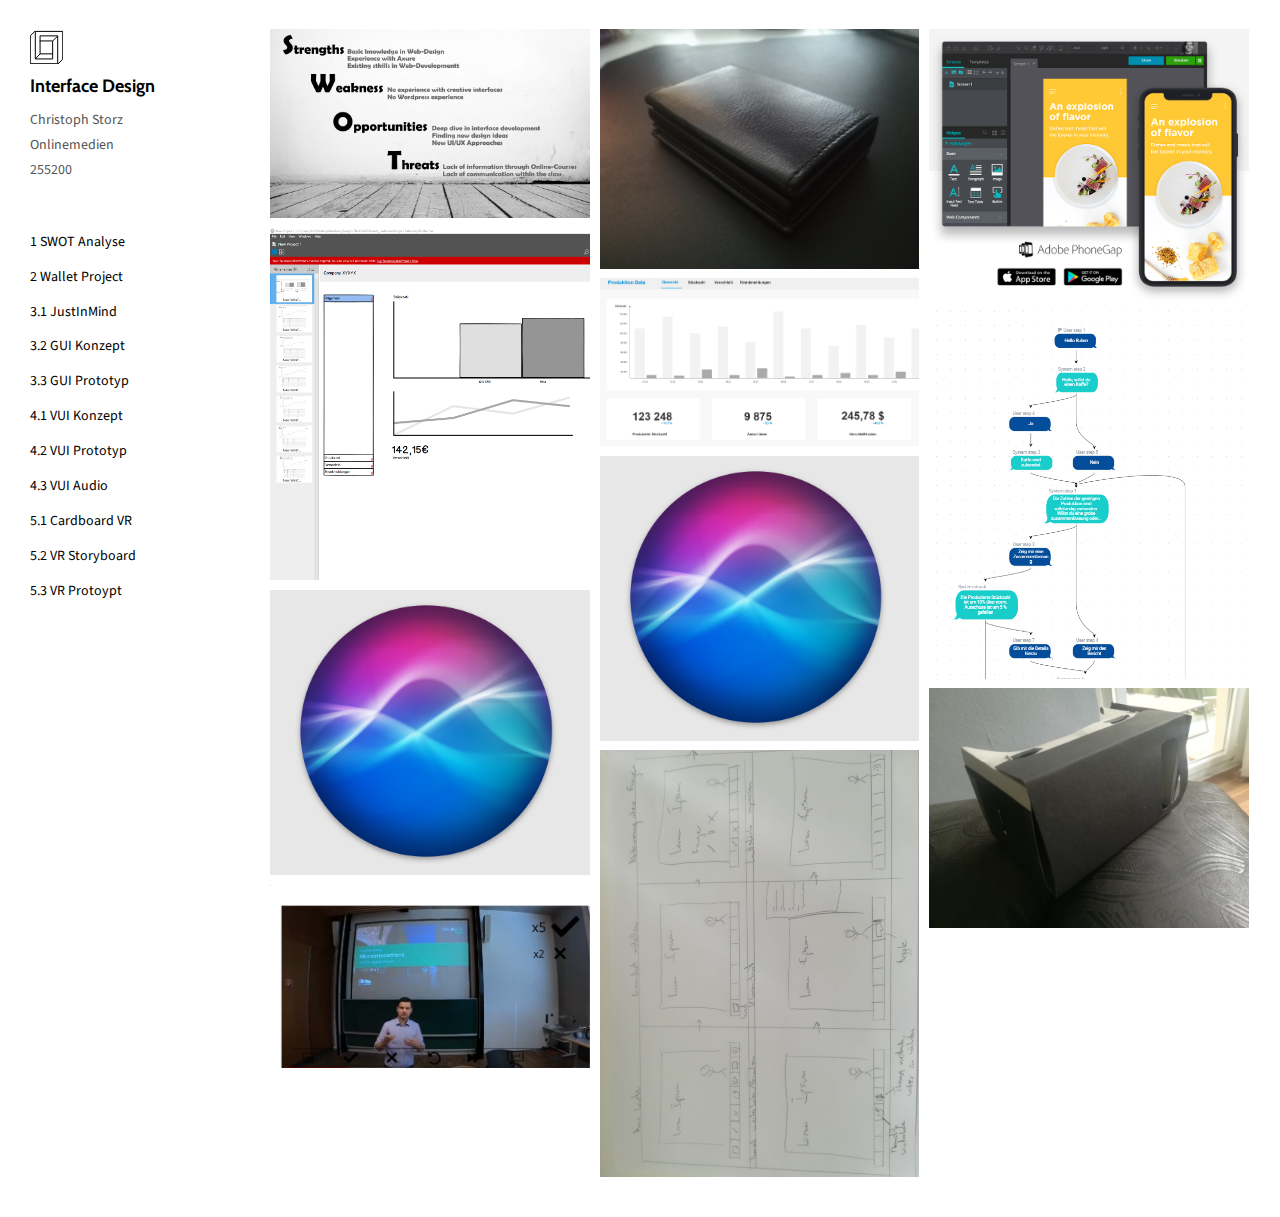
==== newskin/index.html @ 9a6df6dc "Skin Update" ====
<!DOCTYPE html>
<html lang="en">

<head>
  <meta charset="UTF-8">
  <meta content="IE=edge" http-equiv="X-UA-Compatible">
  <meta content="width=device-width,initial-scale=1" name="viewport">
  <meta content="Page description" name="description">
  <meta name="google" content="notranslate" />
  <meta content="Mashup templates have been developped by Orson.io team" name="author">

  <!-- Disable tap highlight on IE -->
  <meta name="msapplication-tap-highlight" content="no">
  
  <link href="./assets/apple-icon-180x180.png" rel="apple-touch-icon">
  <link href="./assets/favicon.ico" rel="icon">



  <title>Title page</title>  

<link href="./main.82cfd66e.css" rel="stylesheet"></head>

<body>

<!-- Add your content of header -->
<header class="">
  <div class="navbar navbar-default visible-xs">
    <button type="button" class="navbar-toggle collapsed">
      <span class="sr-only">Toggle navigation</span>
      <span class="icon-bar"></span>
      <span class="icon-bar"></span>
      <span class="icon-bar"></span>
    </button>
    <a href="./index.html" class="navbar-brand">Mashup Template</a>
  </div>

  <nav class="sidebar">
    <div class="navbar-collapse" id="navbar-collapse">
      <div class="site-header hidden-xs">
          <a class="site-brand" href="./index.html" title="">
            <img class="img-responsive site-logo" alt="" src="./assets/images/mashup-logo.svg">
            Interface Design
          </a>
        <p>Christoph Storz <br> Onlinemedien <br> 255200</p>
      </div>
      <ul class="nav">
        <li><a href="../SWOT.png" title="">1 SWOT Analyse</a></li>
        <li><a href="../Wallet.pdf" title="">2 Wallet Project</a></li>
        <li><a href="../JustinMind.pdf" title="">3.1 JustInMind</a></li>
        <li><a href="../Kozept_dashboard.bmpr" title="">3.2 GUI Konzept</a></li>
        <li><a href="../aufgabe3/index.html" title="">3.3 GUI Prototyp</a></li>
        <li><a href="https://app.fabble.io/share/937572" title="">4.1 VUI Konzept</a></li>
        <li><a href="../VUI/playground-artyom.html" title="">4.2 VUI Prototyp</a></li>
        <li><a href="../VUI/vui_audio.mp3" title="">4.3 VUI Audio</a></li>
        <li><a href="../ifd6.pdf" title="">5.1 Cardboard VR</a></li>
        <li><a href="../ifd7.pdf" title="">5.2 VR Storyboard</a></li>
        <li><a href="../ifd8.pdf" title="">5.3 VR Protoypt</a></li>
      </ul>
 
    </div> 
  </nav>
</header>
<main class="" id="main-collapse">

<!-- Add your site or app content here -->
 
<div class="hero-full-wrapper">
  <div class="grid">
  <div class="gutter-sizer"></div>
    <div class="grid-sizer"></div>
    
    <div class="grid-item">
      <img class="img-responsive" alt="" src="../SWOT.png">
      <a href="../SWOT.png" class="project-description">
        <div class="project-text-holder">
          <div class="project-text-inner">
            <h3>SWOT Analysis</h3>
            <p>Learn more</p>
          </div>
        </div>
      </a>
    </div>

    
    <div class="grid-item">
      <img class="img-responsive" alt="" src="../wallet.jpeg">
      <a href="../Wallet.pdf" class="project-description">
        <div class="project-text-holder">
          <div class="project-text-inner">
            <h3>Wallet Project</h3>
            <p>Learn more</p>
          </div>
        </div>
      </a>
    </div>

    <div class="grid-item">
      <img class="img-responsive" alt="" src="../justinmind.png">
      <a href="../JustinMind.pdf" class="project-description">
        <div class="project-text-holder">
          <div class="project-text-inner">
            <h3>JustInMind Analyse</h3>
            <p>Discover more</p>
          </div>
        </div>
      </a>
    </div>
    <div class="grid-item">
      <img class="img-responsive" alt="" src="../balasmiq.PNG">
      <a href="../Kozept_dashboard.bmpr" class="project-description">
        <div class="project-text-holder">
          <div class="project-text-inner">
            <h3>Balsamiq Protoype</h3>
            <p>Discover it</p>
          </div>
        </div>
      </a>
    </div>
    
    <div class="grid-item">
      <img class="img-responsive" alt="" src="../axure.PNG">
      <a href="../aufgabe3/index.html" target="_blank" class="project-description">
        <div class="project-text-holder">
          <div class="project-text-inner">
            <h3>High-Fid Prototype</h3>
            <p>Discover more</p>
          </div>
        </div>
      </a>
    </div>

    <div class="grid-item">
      <img class="img-responsive" alt="" src="../Vui_proto.PNG">
      <a href="https://app.fabble.io/share/937572" target="_blank" class="project-description">
        <div class="project-text-holder">
          <div class="project-text-inner">
            <h3>VUI Konzept</h3>
            <p>Discover more</p>
          </div>
        </div>
      </a>
    </div>

    <div class="grid-item">
      <img class="img-responsive" alt="" src="../vui.PNG">
      <a href="../VUI/playground-artyom.html" class="project-description">
        <div class="project-text-holder">
          <div class="project-text-inner">
            <h3>Artyom Prototyp</h3>
            <p>Discover more</p>
          </div>
        </div>
      </a>
    </div>

    <div class="grid-item">
      <img class="img-responsive" alt="" src="../vui.PNG">
      <a href="../VUI/vui_audio.mp3" class="project-description">
        <div class="project-text-holder">
          <div class="project-text-inner">
            <h3>Artyom Aufnahme</h3>
            <p>Discover more</p>
          </div>
        </div>
      </a>
    </div>

    <div class="grid-item">
      <img class="img-responsive" alt="" src="../brille_bauen.jpeg">
      <a href="../ifd6.pdf" class="project-description">
        <div class="project-text-holder">
          <div class="project-text-inner">
            <h3>Google Cardboard VR Bau</h3>
            <p>Discover more</p>
          </div>
        </div>
      </a>
    </div>

    <div class="grid-item">
      <img class="img-responsive" alt="" src="../storyboard.jpeg">
      <a href="../ifd7.pdf" class="project-description">
        <div class="project-text-holder">
          <div class="project-text-inner">
            <h3>VR-Applikation Storyboard</h3>
            <p>Discover more</p>
          </div>
        </div>
      </a>
    </div>

    <div class="grid-item">
      <img class="img-responsive" alt="" src="../vr_proto.PNG">
      <a href="../ifd8.pdf" class="project-description">
        <div class="project-text-holder">
          <div class="project-text-inner">
            <h3>VR-Applikation Prototyp</h3>
            <p>Discover more</p>
          </div>
        </div>
      </a>
    </div>
    
  </div>
</div>


<script>
  document.addEventListener("DOMContentLoaded", function (event) {
     masonryBuild();
  });
</script>

</main>

<script>
document.addEventListener("DOMContentLoaded", function (event) {
  navbarToggleSidebar();
  navActivePage();
});
</script>

<!-- Google Analytics: change UA-XXXXX-X to be your site's ID 

<script>
  (function (i, s, o, g, r, a, m) {
    i['GoogleAnalyticsObject'] = r; i[r] = i[r] || function () {
      (i[r].q = i[r].q || []).push(arguments)
    }, i[r].l = 1 * new Date(); a = s.createElement(o),
      m = s.getElementsByTagName(o)[0]; a.async = 1; a.src = g; m.parentNode.insertBefore(a, m)
  })(window, document, 'script', '//www.google-analytics.com/analytics.js', 'ga');
  ga('create', 'UA-XXXXX-X', 'auto');
  ga('send', 'pageview');
</script>

--><script type="text/javascript" src="./main.85741bff.js"></script></body>

</html>
---- newskin/main.82cfd66e.css ----
@import url(https://fonts.googleapis.com/css?family=Cabin:400,700|Source+Sans+Pro:400,700);@import url(https://maxcdn.bootstrapcdn.com/font-awesome/4.7.0/css/font-awesome.min.css);/*!
 * Bootstrap v3.3.7 (http://getbootstrap.com)
 * Copyright 2011-2016 Twitter, Inc.
 * Licensed under MIT (https://github.com/twbs/bootstrap/blob/master/LICENSE)
 */
/*! normalize.css v3.0.3 | MIT License | github.com/necolas/normalize.css */html{font-family:sans-serif;-ms-text-size-adjust:100%;-webkit-text-size-adjust:100%}body{margin:0}article,aside,details,figcaption,figure,footer,header,hgroup,main,menu,nav,section,summary{display:block}audio,canvas,progress,video{display:inline-block;vertical-align:baseline}audio:not([controls]){display:none;height:0}[hidden],template{display:none}a{background-color:transparent}a:active,a:hover{outline:0}abbr[title]{border-bottom:1px dotted}b,strong{font-weight:700}dfn{font-style:italic}h1{font-size:2em;margin:.67em 0}mark{background:#ff0;color:#000}small{font-size:80%}sub,sup{font-size:75%;line-height:0;position:relative;vertical-align:baseline}sup{top:-.5em}sub{bottom:-.25em}img{border:0}svg:not(:root){overflow:hidden}figure{margin:1em 40px}hr{box-sizing:content-box;height:0}pre{overflow:auto}code,kbd,pre,samp{font-family:monospace,monospace;font-size:1em}button,input,optgroup,select,textarea{color:inherit;font:inherit;margin:0}button{overflow:visible}button,select{text-transform:none}button,html input[type=button],input[type=reset],input[type=submit]{-webkit-appearance:button;cursor:pointer}button[disabled],html input[disabled]{cursor:default}button::-moz-focus-inner,input::-moz-focus-inner{border:0;padding:0}input{line-height:normal}input[type=checkbox],input[type=radio]{box-sizing:border-box;padding:0}input[type=number]::-webkit-inner-spin-button,input[type=number]::-webkit-outer-spin-button{height:auto}input[type=search]{-webkit-appearance:textfield;box-sizing:content-box}input[type=search]::-webkit-search-cancel-button,input[type=search]::-webkit-search-decoration{-webkit-appearance:none}fieldset{border:1px solid silver;margin:0 2px;padding:.35em .625em .75em}textarea{overflow:auto}optgroup{font-weight:700}table{border-collapse:collapse;border-spacing:0}td,th{padding:0}

/*! Source: https://github.com/h5bp/html5-boilerplate/blob/master/src/css/main.css */@media print{*,:after,:before{background:transparent!important;color:#000!important;box-shadow:none!important;text-shadow:none!important}a,a:visited{text-decoration:underline}a[href]:after{content:" (" attr(href) ")"}abbr[title]:after{content:" (" attr(title) ")"}a[href^="#"]:after,a[href^="javascript:"]:after{content:""}blockquote,pre{border:1px solid #999;page-break-inside:avoid}thead{display:table-header-group}img,tr{page-break-inside:avoid}img{max-width:100%!important}h2,h3,p{orphans:3;widows:3}h2,h3{page-break-after:avoid}.navbar{display:none}.btn>.caret,.dropup>.btn>.caret{border-top-color:#000!important}.label{border:1px solid #000}.table{border-collapse:collapse!important}.table td,.table th{background-color:#fff!important}.table-bordered td,.table-bordered th{border:1px solid #ddd!important}}*,:after,:before{-webkit-box-sizing:border-box;-moz-box-sizing:border-box;box-sizing:border-box}html{font-size:10px;-webkit-tap-highlight-color:transparent}body{font-family:Source Sans Pro,Helvetica,Arial,sans-serif;font-size:14px;line-height:1.78;color:#555;background-color:#fff}button,input,select,textarea{font-family:inherit;font-size:inherit;line-height:inherit}a{color:#ff6360;text-decoration:none}a:focus,a:hover{color:#ff1814;text-decoration:underline}a:focus{outline:5px auto -webkit-focus-ring-color;outline-offset:-2px}figure{margin:0}img{vertical-align:middle}.img-responsive{display:block;max-width:100%;height:auto}.img-rounded{border-radius:2px}.img-thumbnail{padding:4px;line-height:1.78;background-color:#fff;border:1px solid #ddd;border-radius:2px;-webkit-transition:all .2s ease-in-out;-o-transition:all .2s ease-in-out;transition:all .2s ease-in-out;display:inline-block;max-width:100%;height:auto}.img-circle{border-radius:50%}hr{margin-top:24px;margin-bottom:24px;border:0;border-top:1px solid #eee}.sr-only{position:absolute;width:1px;height:1px;margin:-1px;padding:0;overflow:hidden;clip:rect(0,0,0,0);border:0}.sr-only-focusable:active,.sr-only-focusable:focus{position:static;width:auto;height:auto;margin:0;overflow:visible;clip:auto}[role=button]{cursor:pointer}.h1,.h2,.h3,.h4,.h5,.h6,h1,h2,h3,h4,h5,h6{font-family:Cabin,Helvetica,Arial,sans-serif;font-weight:700;line-height:1.1;color:#000}.h1 .small,.h1 small,.h2 .small,.h2 small,.h3 .small,.h3 small,.h4 .small,.h4 small,.h5 .small,.h5 small,.h6 .small,.h6 small,h1 .small,h1 small,h2 .small,h2 small,h3 .small,h3 small,h4 .small,h4 small,h5 .small,h5 small,h6 .small,h6 small{font-weight:400;line-height:1;color:#777}.h1,.h2,.h3,h1,h2,h3{margin-top:24px;margin-bottom:12px}.h1 .small,.h1 small,.h2 .small,.h2 small,.h3 .small,.h3 small,h1 .small,h1 small,h2 .small,h2 small,h3 .small,h3 small{font-size:65%}.h4,.h5,.h6,h4,h5,h6{margin-top:12px;margin-bottom:12px}.h4 .small,.h4 small,.h5 .small,.h5 small,.h6 .small,.h6 small,h4 .small,h4 small,h5 .small,h5 small,h6 .small,h6 small{font-size:75%}.h1,h1{font-size:44px}.h2,h2{font-size:33px}.h3,h3{font-size:25px}.h4,h4{font-size:19px}.h5,h5{font-size:14px}.h6,h6{font-size:12px}p{margin:0 0 12px}.lead{margin-bottom:24px;font-size:16px;font-weight:300;line-height:1.4}@media (min-width:768px){.lead{font-size:21px}}.small,small{font-size:85%}.mark,mark{background-color:#fcf8e3;padding:.2em}.text-left{text-align:left}.text-right{text-align:right}.text-center{text-align:center}.text-justify{text-align:justify}.text-nowrap{white-space:nowrap}.text-lowercase{text-transform:lowercase}.initialism,.text-uppercase{text-transform:uppercase}.text-capitalize{text-transform:capitalize}.text-muted{color:#777}.text-primary{color:#ff6360}a.text-primary:focus,a.text-primary:hover{color:#ff312d}.text-success{color:#fff}a.text-success:focus,a.text-success:hover{color:#e6e6e6}.text-info{color:#31708f}a.text-info:focus,a.text-info:hover{color:#245269}.text-warning{color:#8a6d3b}a.text-warning:focus,a.text-warning:hover{color:#66512c}.text-danger{color:#fff}a.text-danger:focus,a.text-danger:hover{color:#e6e6e6}.bg-primary{color:#fff;background-color:#ff6360}a.bg-primary:focus,a.bg-primary:hover{background-color:#ff312d}.bg-success{background-color:#57ce6e}a.bg-success:focus,a.bg-success:hover{background-color:#37bb50}.bg-info{background-color:#d9edf7}a.bg-info:focus,a.bg-info:hover{background-color:#afd9ee}.bg-warning{background-color:#fcf8e3}a.bg-warning:focus,a.bg-warning:hover{background-color:#f7ecb5}.bg-danger{background-color:#ee624b}a.bg-danger:focus,a.bg-danger:hover{background-color:#ea391c}.page-header{padding-bottom:11px;margin:48px 0 24px;border-bottom:1px solid #eee}ol,ul{margin-top:0;margin-bottom:12px}ol ol,ol ul,ul ol,ul ul{margin-bottom:0}.list-inline,.list-unstyled{padding-left:0;list-style:none}.list-inline{margin-left:-5px}.list-inline>li{display:inline-block;padding-left:5px;padding-right:5px}dl{margin-top:0;margin-bottom:24px}dd,dt{line-height:1.78}dt{font-weight:700}dd{margin-left:0}.dl-horizontal dd:after,.dl-horizontal dd:before{content:" ";display:table}.dl-horizontal dd:after{clear:both}@media (min-width:768px){.dl-horizontal dt{float:left;width:160px;clear:left;text-align:right;overflow:hidden;text-overflow:ellipsis;white-space:nowrap}.dl-horizontal dd{margin-left:180px}}abbr[data-original-title],abbr[title]{cursor:help;border-bottom:1px dotted #777}.initialism{font-size:90%}blockquote{padding:12px 24px;margin:0 0 24px;font-size:17.5px;border-left:5px solid #eee}blockquote ol:last-child,blockquote p:last-child,blockquote ul:last-child{margin-bottom:0}blockquote .small,blockquote footer,blockquote small{display:block;font-size:80%;line-height:1.78;color:#777}blockquote .small:before,blockquote footer:before,blockquote small:before{content:"\2014   \A0"}.blockquote-reverse,blockquote.pull-right{padding-right:15px;padding-left:0;border-right:5px solid #eee;border-left:0;text-align:right}.blockquote-reverse .small:before,.blockquote-reverse footer:before,.blockquote-reverse small:before,blockquote.pull-right .small:before,blockquote.pull-right footer:before,blockquote.pull-right small:before{content:""}.blockquote-reverse .small:after,.blockquote-reverse footer:after,.blockquote-reverse small:after,blockquote.pull-right .small:after,blockquote.pull-right footer:after,blockquote.pull-right small:after{content:"\A0   \2014"}address{margin-bottom:24px;font-style:normal;line-height:1.78}code,kbd,pre,samp{font-family:Menlo,Monaco,Consolas,Courier New,monospace}code{color:#c7254e;background-color:#f9f2f4}code,kbd{padding:2px 4px;font-size:90%;border-radius:2px}kbd{color:#fff;background-color:#333;box-shadow:inset 0 -1px 0 rgba(0,0,0,.25)}kbd kbd{padding:0;font-size:100%;font-weight:700;box-shadow:none}pre{display:block;padding:11.5px;margin:0 0 12px;font-size:13px;line-height:1.78;word-break:break-all;word-wrap:break-word;color:#333;background-color:#f5f5f5;border:1px solid #ccc;border-radius:2px}pre code{padding:0;font-size:inherit;color:inherit;white-space:pre-wrap;background-color:transparent;border-radius:0}.pre-scrollable{max-height:340px;overflow-y:scroll}.container{margin-right:auto;margin-left:auto;padding-left:15px;padding-right:15px}.container:after,.container:before{content:" ";display:table}.container:after{clear:both}@media (min-width:768px){.container{width:750px}}@media (min-width:992px){.container{width:970px}}@media (min-width:1200px){.container{width:1170px}}.container-fluid{margin-right:auto;margin-left:auto;padding-left:15px;padding-right:15px}.container-fluid:after,.container-fluid:before{content:" ";display:table}.container-fluid:after{clear:both}.row{margin-left:-15px;margin-right:-15px}.row:after,.row:before{content:" ";display:table}.row:after{clear:both}.col-lg-1,.col-lg-2,.col-lg-3,.col-lg-4,.col-lg-5,.col-lg-6,.col-lg-7,.col-lg-8,.col-lg-9,.col-lg-10,.col-lg-11,.col-lg-12,.col-md-1,.col-md-2,.col-md-3,.col-md-4,.col-md-5,.col-md-6,.col-md-7,.col-md-8,.col-md-9,.col-md-10,.col-md-11,.col-md-12,.col-sm-1,.col-sm-2,.col-sm-3,.col-sm-4,.col-sm-5,.col-sm-6,.col-sm-7,.col-sm-8,.col-sm-9,.col-sm-10,.col-sm-11,.col-sm-12,.col-xs-1,.col-xs-2,.col-xs-3,.col-xs-4,.col-xs-5,.col-xs-6,.col-xs-7,.col-xs-8,.col-xs-9,.col-xs-10,.col-xs-11,.col-xs-12{position:relative;min-height:1px;padding-left:15px;padding-right:15px}.col-xs-1,.col-xs-2,.col-xs-3,.col-xs-4,.col-xs-5,.col-xs-6,.col-xs-7,.col-xs-8,.col-xs-9,.col-xs-10,.col-xs-11,.col-xs-12{float:left}.col-xs-1{width:8.33333%}.col-xs-2{width:16.66667%}.col-xs-3{width:25%}.col-xs-4{width:33.33333%}.col-xs-5{width:41.66667%}.col-xs-6{width:50%}.col-xs-7{width:58.33333%}.col-xs-8{width:66.66667%}.col-xs-9{width:75%}.col-xs-10{width:83.33333%}.col-xs-11{width:91.66667%}.col-xs-12{width:100%}.col-xs-pull-0{right:auto}.col-xs-pull-1{right:8.33333%}.col-xs-pull-2{right:16.66667%}.col-xs-pull-3{right:25%}.col-xs-pull-4{right:33.33333%}.col-xs-pull-5{right:41.66667%}.col-xs-pull-6{right:50%}.col-xs-pull-7{right:58.33333%}.col-xs-pull-8{right:66.66667%}.col-xs-pull-9{right:75%}.col-xs-pull-10{right:83.33333%}.col-xs-pull-11{right:91.66667%}.col-xs-pull-12{right:100%}.col-xs-push-0{left:auto}.col-xs-push-1{left:8.33333%}.col-xs-push-2{left:16.66667%}.col-xs-push-3{left:25%}.col-xs-push-4{left:33.33333%}.col-xs-push-5{left:41.66667%}.col-xs-push-6{left:50%}.col-xs-push-7{left:58.33333%}.col-xs-push-8{left:66.66667%}.col-xs-push-9{left:75%}.col-xs-push-10{left:83.33333%}.col-xs-push-11{left:91.66667%}.col-xs-push-12{left:100%}.col-xs-offset-0{margin-left:0}.col-xs-offset-1{margin-left:8.33333%}.col-xs-offset-2{margin-left:16.66667%}.col-xs-offset-3{margin-left:25%}.col-xs-offset-4{margin-left:33.33333%}.col-xs-offset-5{margin-left:41.66667%}.col-xs-offset-6{margin-left:50%}.col-xs-offset-7{margin-left:58.33333%}.col-xs-offset-8{margin-left:66.66667%}.col-xs-offset-9{margin-left:75%}.col-xs-offset-10{margin-left:83.33333%}.col-xs-offset-11{margin-left:91.66667%}.col-xs-offset-12{margin-left:100%}@media (min-width:768px){.col-sm-1,.col-sm-2,.col-sm-3,.col-sm-4,.col-sm-5,.col-sm-6,.col-sm-7,.col-sm-8,.col-sm-9,.col-sm-10,.col-sm-11,.col-sm-12{float:left}.col-sm-1{width:8.33333%}.col-sm-2{width:16.66667%}.col-sm-3{width:25%}.col-sm-4{width:33.33333%}.col-sm-5{width:41.66667%}.col-sm-6{width:50%}.col-sm-7{width:58.33333%}.col-sm-8{width:66.66667%}.col-sm-9{width:75%}.col-sm-10{width:83.33333%}.col-sm-11{width:91.66667%}.col-sm-12{width:100%}.col-sm-pull-0{right:auto}.col-sm-pull-1{right:8.33333%}.col-sm-pull-2{right:16.66667%}.col-sm-pull-3{right:25%}.col-sm-pull-4{right:33.33333%}.col-sm-pull-5{right:41.66667%}.col-sm-pull-6{right:50%}.col-sm-pull-7{right:58.33333%}.col-sm-pull-8{right:66.66667%}.col-sm-pull-9{right:75%}.col-sm-pull-10{right:83.33333%}.col-sm-pull-11{right:91.66667%}.col-sm-pull-12{right:100%}.col-sm-push-0{left:auto}.col-sm-push-1{left:8.33333%}.col-sm-push-2{left:16.66667%}.col-sm-push-3{left:25%}.col-sm-push-4{left:33.33333%}.col-sm-push-5{left:41.66667%}.col-sm-push-6{left:50%}.col-sm-push-7{left:58.33333%}.col-sm-push-8{left:66.66667%}.col-sm-push-9{left:75%}.col-sm-push-10{left:83.33333%}.col-sm-push-11{left:91.66667%}.col-sm-push-12{left:100%}.col-sm-offset-0{margin-left:0}.col-sm-offset-1{margin-left:8.33333%}.col-sm-offset-2{margin-left:16.66667%}.col-sm-offset-3{margin-left:25%}.col-sm-offset-4{margin-left:33.33333%}.col-sm-offset-5{margin-left:41.66667%}.col-sm-offset-6{margin-left:50%}.col-sm-offset-7{margin-left:58.33333%}.col-sm-offset-8{margin-left:66.66667%}.col-sm-offset-9{margin-left:75%}.col-sm-offset-10{margin-left:83.33333%}.col-sm-offset-11{margin-left:91.66667%}.col-sm-offset-12{margin-left:100%}}@media (min-width:992px){.col-md-1,.col-md-2,.col-md-3,.col-md-4,.col-md-5,.col-md-6,.col-md-7,.col-md-8,.col-md-9,.col-md-10,.col-md-11,.col-md-12{float:left}.col-md-1{width:8.33333%}.col-md-2{width:16.66667%}.col-md-3{width:25%}.col-md-4{width:33.33333%}.col-md-5{width:41.66667%}.col-md-6{width:50%}.col-md-7{width:58.33333%}.col-md-8{width:66.66667%}.col-md-9{width:75%}.col-md-10{width:83.33333%}.col-md-11{width:91.66667%}.col-md-12{width:100%}.col-md-pull-0{right:auto}.col-md-pull-1{right:8.33333%}.col-md-pull-2{right:16.66667%}.col-md-pull-3{right:25%}.col-md-pull-4{right:33.33333%}.col-md-pull-5{right:41.66667%}.col-md-pull-6{right:50%}.col-md-pull-7{right:58.33333%}.col-md-pull-8{right:66.66667%}.col-md-pull-9{right:75%}.col-md-pull-10{right:83.33333%}.col-md-pull-11{right:91.66667%}.col-md-pull-12{right:100%}.col-md-push-0{left:auto}.col-md-push-1{left:8.33333%}.col-md-push-2{left:16.66667%}.col-md-push-3{left:25%}.col-md-push-4{left:33.33333%}.col-md-push-5{left:41.66667%}.col-md-push-6{left:50%}.col-md-push-7{left:58.33333%}.col-md-push-8{left:66.66667%}.col-md-push-9{left:75%}.col-md-push-10{left:83.33333%}.col-md-push-11{left:91.66667%}.col-md-push-12{left:100%}.col-md-offset-0{margin-left:0}.col-md-offset-1{margin-left:8.33333%}.col-md-offset-2{margin-left:16.66667%}.col-md-offset-3{margin-left:25%}.col-md-offset-4{margin-left:33.33333%}.col-md-offset-5{margin-left:41.66667%}.col-md-offset-6{margin-left:50%}.col-md-offset-7{margin-left:58.33333%}.col-md-offset-8{margin-left:66.66667%}.col-md-offset-9{margin-left:75%}.col-md-offset-10{margin-left:83.33333%}.col-md-offset-11{margin-left:91.66667%}.col-md-offset-12{margin-left:100%}}@media (min-width:1200px){.col-lg-1,.col-lg-2,.col-lg-3,.col-lg-4,.col-lg-5,.col-lg-6,.col-lg-7,.col-lg-8,.col-lg-9,.col-lg-10,.col-lg-11,.col-lg-12{float:left}.col-lg-1{width:8.33333%}.col-lg-2{width:16.66667%}.col-lg-3{width:25%}.col-lg-4{width:33.33333%}.col-lg-5{width:41.66667%}.col-lg-6{width:50%}.col-lg-7{width:58.33333%}.col-lg-8{width:66.66667%}.col-lg-9{width:75%}.col-lg-10{width:83.33333%}.col-lg-11{width:91.66667%}.col-lg-12{width:100%}.col-lg-pull-0{right:auto}.col-lg-pull-1{right:8.33333%}.col-lg-pull-2{right:16.66667%}.col-lg-pull-3{right:25%}.col-lg-pull-4{right:33.33333%}.col-lg-pull-5{right:41.66667%}.col-lg-pull-6{right:50%}.col-lg-pull-7{right:58.33333%}.col-lg-pull-8{right:66.66667%}.col-lg-pull-9{right:75%}.col-lg-pull-10{right:83.33333%}.col-lg-pull-11{right:91.66667%}.col-lg-pull-12{right:100%}.col-lg-push-0{left:auto}.col-lg-push-1{left:8.33333%}.col-lg-push-2{left:16.66667%}.col-lg-push-3{left:25%}.col-lg-push-4{left:33.33333%}.col-lg-push-5{left:41.66667%}.col-lg-push-6{left:50%}.col-lg-push-7{left:58.33333%}.col-lg-push-8{left:66.66667%}.col-lg-push-9{left:75%}.col-lg-push-10{left:83.33333%}.col-lg-push-11{left:91.66667%}.col-lg-push-12{left:100%}.col-lg-offset-0{margin-left:0}.col-lg-offset-1{margin-left:8.33333%}.col-lg-offset-2{margin-left:16.66667%}.col-lg-offset-3{margin-left:25%}.col-lg-offset-4{margin-left:33.33333%}.col-lg-offset-5{margin-left:41.66667%}.col-lg-offset-6{margin-left:50%}.col-lg-offset-7{margin-left:58.33333%}.col-lg-offset-8{margin-left:66.66667%}.col-lg-offset-9{margin-left:75%}.col-lg-offset-10{margin-left:83.33333%}.col-lg-offset-11{margin-left:91.66667%}.col-lg-offset-12{margin-left:100%}}table{background-color:transparent}caption{padding-top:8px;padding-bottom:8px;color:#777}caption,th{text-align:left}.table{width:100%;max-width:100%;margin-bottom:24px}.table>tbody>tr>td,.table>tbody>tr>th,.table>tfoot>tr>td,.table>tfoot>tr>th,.table>thead>tr>td,.table>thead>tr>th{padding:8px;line-height:1.78;vertical-align:top;border-top:1px solid #ddd}.table>thead>tr>th{vertical-align:bottom;border-bottom:2px solid #ddd}.table>caption+thead>tr:first-child>td,.table>caption+thead>tr:first-child>th,.table>colgroup+thead>tr:first-child>td,.table>colgroup+thead>tr:first-child>th,.table>thead:first-child>tr:first-child>td,.table>thead:first-child>tr:first-child>th{border-top:0}.table>tbody+tbody{border-top:2px solid #ddd}.table .table{background-color:#fff}.table-condensed>tbody>tr>td,.table-condensed>tbody>tr>th,.table-condensed>tfoot>tr>td,.table-condensed>tfoot>tr>th,.table-condensed>thead>tr>td,.table-condensed>thead>tr>th{padding:5px}.table-bordered,.table-bordered>tbody>tr>td,.table-bordered>tbody>tr>th,.table-bordered>tfoot>tr>td,.table-bordered>tfoot>tr>th,.table-bordered>thead>tr>td,.table-bordered>thead>tr>th{border:1px solid #ddd}.table-bordered>thead>tr>td,.table-bordered>thead>tr>th{border-bottom-width:2px}.table-striped>tbody>tr:nth-of-type(odd){background-color:#f9f9f9}.table-hover>tbody>tr:hover{background-color:#f5f5f5}table col[class*=col-]{position:static;float:none;display:table-column}table td[class*=col-],table th[class*=col-]{position:static;float:none;display:table-cell}.table>tbody>tr.active>td,.table>tbody>tr.active>th,.table>tbody>tr>td.active,.table>tbody>tr>th.active,.table>tfoot>tr.active>td,.table>tfoot>tr.active>th,.table>tfoot>tr>td.active,.table>tfoot>tr>th.active,.table>thead>tr.active>td,.table>thead>tr.active>th,.table>thead>tr>td.active,.table>thead>tr>th.active{background-color:#f5f5f5}.table-hover>tbody>tr.active:hover>td,.table-hover>tbody>tr.active:hover>th,.table-hover>tbody>tr:hover>.active,.table-hover>tbody>tr>td.active:hover,.table-hover>tbody>tr>th.active:hover{background-color:#e8e8e8}.table>tbody>tr.success>td,.table>tbody>tr.success>th,.table>tbody>tr>td.success,.table>tbody>tr>th.success,.table>tfoot>tr.success>td,.table>tfoot>tr.success>th,.table>tfoot>tr>td.success,.table>tfoot>tr>th.success,.table>thead>tr.success>td,.table>thead>tr.success>th,.table>thead>tr>td.success,.table>thead>tr>th.success{background-color:#57ce6e}.table-hover>tbody>tr.success:hover>td,.table-hover>tbody>tr.success:hover>th,.table-hover>tbody>tr:hover>.success,.table-hover>tbody>tr>td.success:hover,.table-hover>tbody>tr>th.success:hover{background-color:#43c85d}.table>tbody>tr.info>td,.table>tbody>tr.info>th,.table>tbody>tr>td.info,.table>tbody>tr>th.info,.table>tfoot>tr.info>td,.table>tfoot>tr.info>th,.table>tfoot>tr>td.info,.table>tfoot>tr>th.info,.table>thead>tr.info>td,.table>thead>tr.info>th,.table>thead>tr>td.info,.table>thead>tr>th.info{background-color:#d9edf7}.table-hover>tbody>tr.info:hover>td,.table-hover>tbody>tr.info:hover>th,.table-hover>tbody>tr:hover>.info,.table-hover>tbody>tr>td.info:hover,.table-hover>tbody>tr>th.info:hover{background-color:#c4e3f3}.table>tbody>tr.warning>td,.table>tbody>tr.warning>th,.table>tbody>tr>td.warning,.table>tbody>tr>th.warning,.table>tfoot>tr.warning>td,.table>tfoot>tr.warning>th,.table>tfoot>tr>td.warning,.table>tfoot>tr>th.warning,.table>thead>tr.warning>td,.table>thead>tr.warning>th,.table>thead>tr>td.warning,.table>thead>tr>th.warning{background-color:#fcf8e3}.table-hover>tbody>tr.warning:hover>td,.table-hover>tbody>tr.warning:hover>th,.table-hover>tbody>tr:hover>.warning,.table-hover>tbody>tr>td.warning:hover,.table-hover>tbody>tr>th.warning:hover{background-color:#faf2cc}.table>tbody>tr.danger>td,.table>tbody>tr.danger>th,.table>tbody>tr>td.danger,.table>tbody>tr>th.danger,.table>tfoot>tr.danger>td,.table>tfoot>tr.danger>th,.table>tfoot>tr>td.danger,.table>tfoot>tr>th.danger,.table>thead>tr.danger>td,.table>thead>tr.danger>th,.table>thead>tr>td.danger,.table>thead>tr>th.danger{background-color:#ee624b}.table-hover>tbody>tr.danger:hover>td,.table-hover>tbody>tr.danger:hover>th,.table-hover>tbody>tr:hover>.danger,.table-hover>tbody>tr>td.danger:hover,.table-hover>tbody>tr>th.danger:hover{background-color:#ec4e34}.table-responsive{overflow-x:auto;min-height:.01%}@media screen and (max-width:767px){.table-responsive{width:100%;margin-bottom:18px;overflow-y:hidden;-ms-overflow-style:-ms-autohiding-scrollbar;border:1px solid #ddd}.table-responsive>.table{margin-bottom:0}.table-responsive>.table>tbody>tr>td,.table-responsive>.table>tbody>tr>th,.table-responsive>.table>tfoot>tr>td,.table-responsive>.table>tfoot>tr>th,.table-responsive>.table>thead>tr>td,.table-responsive>.table>thead>tr>th{white-space:nowrap}.table-responsive>.table-bordered{border:0}.table-responsive>.table-bordered>tbody>tr>td:first-child,.table-responsive>.table-bordered>tbody>tr>th:first-child,.table-responsive>.table-bordered>tfoot>tr>td:first-child,.table-responsive>.table-bordered>tfoot>tr>th:first-child,.table-responsive>.table-bordered>thead>tr>td:first-child,.table-responsive>.table-bordered>thead>tr>th:first-child{border-left:0}.table-responsive>.table-bordered>tbody>tr>td:last-child,.table-responsive>.table-bordered>tbody>tr>th:last-child,.table-responsive>.table-bordered>tfoot>tr>td:last-child,.table-responsive>.table-bordered>tfoot>tr>th:last-child,.table-responsive>.table-bordered>thead>tr>td:last-child,.table-responsive>.table-bordered>thead>tr>th:last-child{border-right:0}.table-responsive>.table-bordered>tbody>tr:last-child>td,.table-responsive>.table-bordered>tbody>tr:last-child>th,.table-responsive>.table-bordered>tfoot>tr:last-child>td,.table-responsive>.table-bordered>tfoot>tr:last-child>th{border-bottom:0}}fieldset{margin:0;min-width:0}fieldset,legend{padding:0;border:0}legend{display:block;width:100%;margin-bottom:24px;font-size:21px;line-height:inherit;color:#333;border-bottom:1px solid #e5e5e5}label{display:inline-block;max-width:100%;margin-bottom:5px;font-weight:700}input[type=search]{-webkit-box-sizing:border-box;-moz-box-sizing:border-box;box-sizing:border-box}input[type=checkbox],input[type=radio]{margin:4px 0 0;margin-top:1px\9;line-height:normal}input[type=file]{display:block}input[type=range]{display:block;width:100%}select[multiple],select[size]{height:auto}input[type=checkbox]:focus,input[type=file]:focus,input[type=radio]:focus{outline:5px auto -webkit-focus-ring-color;outline-offset:-2px}output{padding-top:9px}.form-control,output{display:block;font-size:14px;line-height:1.78;color:#555}.form-control{width:100%;height:40px;padding:8px 20px;background-color:#fff;background-image:none;border:1px solid #000;border-radius:2px;-webkit-box-shadow:inset 0 1px 1px rgba(0,0,0,.075);box-shadow:inset 0 1px 1px rgba(0,0,0,.075);-webkit-transition:border-color .15s ease-in-out,box-shadow .15s ease-in-out;-o-transition:border-color ease-in-out .15s,box-shadow ease-in-out .15s;transition:border-color .15s ease-in-out,box-shadow .15s ease-in-out}.form-control:focus{border-color:#66afe9;-webkit-box-shadow:inset 0 1px 1px rgba(0,0,0,.075),0 0 8px rgba(102,175,233,.6);box-shadow:inset 0 1px 1px rgba(0,0,0,.075),0 0 8px rgba(102,175,233,.6)}.form-control::-moz-placeholder{color:#999;opacity:1}.form-control:-ms-input-placeholder{color:#999}.form-control::-webkit-input-placeholder{color:#999}.form-control::-ms-expand{border:0;background-color:transparent}.form-control[disabled],.form-control[readonly],fieldset[disabled] .form-control{background-color:#eee;opacity:1}.form-control[disabled],fieldset[disabled] .form-control{cursor:not-allowed}textarea.form-control{height:auto}input[type=search]{-webkit-appearance:none}@media screen and (-webkit-min-device-pixel-ratio:0){input[type=date].form-control,input[type=datetime-local].form-control,input[type=month].form-control,input[type=time].form-control{line-height:40px}.input-group-sm>.input-group-btn>input[type=date].btn,.input-group-sm>.input-group-btn>input[type=datetime-local].btn,.input-group-sm>.input-group-btn>input[type=month].btn,.input-group-sm>.input-group-btn>input[type=time].btn,.input-group-sm>input[type=date].form-control,.input-group-sm>input[type=date].input-group-addon,.input-group-sm>input[type=datetime-local].form-control,.input-group-sm>input[type=datetime-local].input-group-addon,.input-group-sm>input[type=month].form-control,.input-group-sm>input[type=month].input-group-addon,.input-group-sm>input[type=time].form-control,.input-group-sm>input[type=time].input-group-addon,.input-group-sm input[type=date],.input-group-sm input[type=datetime-local],.input-group-sm input[type=month],.input-group-sm input[type=time],input[type=date].input-sm,input[type=datetime-local].input-sm,input[type=month].input-sm,input[type=time].input-sm{line-height:30px}.input-group-lg>.input-group-btn>input[type=date].btn,.input-group-lg>.input-group-btn>input[type=datetime-local].btn,.input-group-lg>.input-group-btn>input[type=month].btn,.input-group-lg>.input-group-btn>input[type=time].btn,.input-group-lg>input[type=date].form-control,.input-group-lg>input[type=date].input-group-addon,.input-group-lg>input[type=datetime-local].form-control,.input-group-lg>input[type=datetime-local].input-group-addon,.input-group-lg>input[type=month].form-control,.input-group-lg>input[type=month].input-group-addon,.input-group-lg>input[type=time].form-control,.input-group-lg>input[type=time].input-group-addon,.input-group-lg input[type=date],.input-group-lg input[type=datetime-local],.input-group-lg input[type=month],.input-group-lg input[type=time],input[type=date].input-lg,input[type=datetime-local].input-lg,input[type=month].input-lg,input[type=time].input-lg{line-height:46px}}.form-group{margin-bottom:15px}.checkbox,.radio{position:relative;display:block;margin-top:10px;margin-bottom:10px}.checkbox label,.radio label{min-height:24px;padding-left:20px;margin-bottom:0;font-weight:400;cursor:pointer}.checkbox-inline input[type=checkbox],.checkbox input[type=checkbox],.radio-inline input[type=radio],.radio input[type=radio]{position:absolute;margin-left:-20px;margin-top:4px\9}.checkbox+.checkbox,.radio+.radio{margin-top:-5px}.checkbox-inline,.radio-inline{position:relative;display:inline-block;padding-left:20px;margin-bottom:0;vertical-align:middle;font-weight:400;cursor:pointer}.checkbox-inline+.checkbox-inline,.radio-inline+.radio-inline{margin-top:0;margin-left:10px}.checkbox-inline.disabled,.checkbox.disabled label,.radio-inline.disabled,.radio.disabled label,fieldset[disabled] .checkbox-inline,fieldset[disabled] .checkbox label,fieldset[disabled] .radio-inline,fieldset[disabled] .radio label,fieldset[disabled] input[type=checkbox],fieldset[disabled] input[type=radio],input[type=checkbox].disabled,input[type=checkbox][disabled],input[type=radio].disabled,input[type=radio][disabled]{cursor:not-allowed}.form-control-static{padding-top:9px;padding-bottom:9px;margin-bottom:0;min-height:38px}.form-control-static.input-lg,.form-control-static.input-sm,.input-group-lg>.form-control-static.form-control,.input-group-lg>.form-control-static.input-group-addon,.input-group-lg>.input-group-btn>.form-control-static.btn,.input-group-sm>.form-control-static.form-control,.input-group-sm>.form-control-static.input-group-addon,.input-group-sm>.input-group-btn>.form-control-static.btn{padding-left:0;padding-right:0}.input-group-sm>.form-control,.input-group-sm>.input-group-addon,.input-group-sm>.input-group-btn>.btn,.input-sm{height:30px;padding:5px 14px;font-size:12px;line-height:1.5;border-radius:2px}.input-group-sm>.input-group-btn>select.btn,.input-group-sm>select.form-control,.input-group-sm>select.input-group-addon,select.input-sm{height:30px;line-height:30px}.input-group-sm>.input-group-btn>select[multiple].btn,.input-group-sm>.input-group-btn>textarea.btn,.input-group-sm>select[multiple].form-control,.input-group-sm>select[multiple].input-group-addon,.input-group-sm>textarea.form-control,.input-group-sm>textarea.input-group-addon,select[multiple].input-sm,textarea.input-sm{height:auto}.form-group-sm .form-control{height:30px;padding:5px 14px;font-size:12px;line-height:1.5;border-radius:2px}.form-group-sm select.form-control{height:30px;line-height:30px}.form-group-sm select[multiple].form-control,.form-group-sm textarea.form-control{height:auto}.form-group-sm .form-control-static{height:30px;min-height:36px;padding:6px 14px;font-size:12px;line-height:1.5}.input-group-lg>.form-control,.input-group-lg>.input-group-addon,.input-group-lg>.input-group-btn>.btn,.input-lg{height:46px;padding:10px 24px;font-size:18px;line-height:1.33333;border-radius:2px}.input-group-lg>.input-group-btn>select.btn,.input-group-lg>select.form-control,.input-group-lg>select.input-group-addon,select.input-lg{height:46px;line-height:46px}.input-group-lg>.input-group-btn>select[multiple].btn,.input-group-lg>.input-group-btn>textarea.btn,.input-group-lg>select[multiple].form-control,.input-group-lg>select[multiple].input-group-addon,.input-group-lg>textarea.form-control,.input-group-lg>textarea.input-group-addon,select[multiple].input-lg,textarea.input-lg{height:auto}.form-group-lg .form-control{height:46px;padding:10px 24px;font-size:18px;line-height:1.33333;border-radius:2px}.form-group-lg select.form-control{height:46px;line-height:46px}.form-group-lg select[multiple].form-control,.form-group-lg textarea.form-control{height:auto}.form-group-lg .form-control-static{height:46px;min-height:42px;padding:11px 24px;font-size:18px;line-height:1.33333}.has-feedback{position:relative}.has-feedback .form-control{padding-right:50px}.form-control-feedback{position:absolute;top:0;right:0;z-index:2;display:block;width:40px;height:40px;line-height:40px;text-align:center;pointer-events:none}.form-group-lg .form-control+.form-control-feedback,.input-group-lg+.form-control-feedback,.input-group-lg>.form-control+.form-control-feedback,.input-group-lg>.input-group-addon+.form-control-feedback,.input-group-lg>.input-group-btn>.btn+.form-control-feedback,.input-lg+.form-control-feedback{width:46px;height:46px;line-height:46px}.form-group-sm .form-control+.form-control-feedback,.input-group-sm+.form-control-feedback,.input-group-sm>.form-control+.form-control-feedback,.input-group-sm>.input-group-addon+.form-control-feedback,.input-group-sm>.input-group-btn>.btn+.form-control-feedback,.input-sm+.form-control-feedback{width:30px;height:30px;line-height:30px}.has-success .checkbox,.has-success .checkbox-inline,.has-success.checkbox-inline label,.has-success.checkbox label,.has-success .control-label,.has-success .help-block,.has-success .radio,.has-success .radio-inline,.has-success.radio-inline label,.has-success.radio label{color:#fff}.has-success .form-control{border-color:#fff;-webkit-box-shadow:inset 0 1px 1px rgba(0,0,0,.075);box-shadow:inset 0 1px 1px rgba(0,0,0,.075)}.has-success .form-control:focus{border-color:#e6e6e6;-webkit-box-shadow:inset 0 1px 1px rgba(0,0,0,.075),0 0 6px #fff;box-shadow:inset 0 1px 1px rgba(0,0,0,.075),0 0 6px #fff}.has-success .input-group-addon{color:#fff;border-color:#fff;background-color:#57ce6e}.has-success .form-control-feedback{color:#fff}.has-warning .checkbox,.has-warning .checkbox-inline,.has-warning.checkbox-inline label,.has-warning.checkbox label,.has-warning .control-label,.has-warning .help-block,.has-warning .radio,.has-warning .radio-inline,.has-warning.radio-inline label,.has-warning.radio label{color:#8a6d3b}.has-warning .form-control{border-color:#8a6d3b;-webkit-box-shadow:inset 0 1px 1px rgba(0,0,0,.075);box-shadow:inset 0 1px 1px rgba(0,0,0,.075)}.has-warning .form-control:focus{border-color:#66512c;-webkit-box-shadow:inset 0 1px 1px rgba(0,0,0,.075),0 0 6px #c0a16b;box-shadow:inset 0 1px 1px rgba(0,0,0,.075),0 0 6px #c0a16b}.has-warning .input-group-addon{color:#8a6d3b;border-color:#8a6d3b;background-color:#fcf8e3}.has-warning .form-control-feedback{color:#8a6d3b}.has-error .checkbox,.has-error .checkbox-inline,.has-error.checkbox-inline label,.has-error.checkbox label,.has-error .control-label,.has-error .help-block,.has-error .radio,.has-error .radio-inline,.has-error.radio-inline label,.has-error.radio label{color:#fff}.has-error .form-control{border-color:#fff;-webkit-box-shadow:inset 0 1px 1px rgba(0,0,0,.075);box-shadow:inset 0 1px 1px rgba(0,0,0,.075)}.has-error .form-control:focus{border-color:#e6e6e6;-webkit-box-shadow:inset 0 1px 1px rgba(0,0,0,.075),0 0 6px #fff;box-shadow:inset 0 1px 1px rgba(0,0,0,.075),0 0 6px #fff}.has-error .input-group-addon{color:#fff;border-color:#fff;background-color:#ee624b}.has-error .form-control-feedback{color:#fff}.has-feedback label~.form-control-feedback{top:29px}.has-feedback label.sr-only~.form-control-feedback{top:0}.help-block{display:block;margin-top:5px;margin-bottom:10px;color:#959595}@media (min-width:768px){.form-inline .form-group{display:inline-block;margin-bottom:0;vertical-align:middle}.form-inline .form-control{display:inline-block;width:auto;vertical-align:middle}.form-inline .form-control-static{display:inline-block}.form-inline .input-group{display:inline-table;vertical-align:middle}.form-inline .input-group .form-control,.form-inline .input-group .input-group-addon,.form-inline .input-group .input-group-btn{width:auto}.form-inline .input-group>.form-control{width:100%}.form-inline .control-label{margin-bottom:0;vertical-align:middle}.form-inline .checkbox,.form-inline .radio{display:inline-block;margin-top:0;margin-bottom:0;vertical-align:middle}.form-inline .checkbox label,.form-inline .radio label{padding-left:0}.form-inline .checkbox input[type=checkbox],.form-inline .radio input[type=radio]{position:relative;margin-left:0}.form-inline .has-feedback .form-control-feedback{top:0}}.form-horizontal .checkbox,.form-horizontal .checkbox-inline,.form-horizontal .radio,.form-horizontal .radio-inline{margin-top:0;margin-bottom:0;padding-top:9px}.form-horizontal .checkbox,.form-horizontal .radio{min-height:33px}.form-horizontal .form-group{margin-left:-15px;margin-right:-15px}.form-horizontal .form-group:after,.form-horizontal .form-group:before{content:" ";display:table}.form-horizontal .form-group:after{clear:both}@media (min-width:768px){.form-horizontal .control-label{text-align:right;margin-bottom:0;padding-top:9px}}.form-horizontal .has-feedback .form-control-feedback{right:15px}@media (min-width:768px){.form-horizontal .form-group-lg .control-label{padding-top:11px;font-size:18px}}@media (min-width:768px){.form-horizontal .form-group-sm .control-label{padding-top:6px;font-size:12px}}.btn{display:inline-block;margin-bottom:0;font-weight:400;text-align:center;vertical-align:middle;touch-action:manipulation;cursor:pointer;background-image:none;border:1px solid transparent;white-space:nowrap;padding:8px 20px;font-size:14px;line-height:1.78;border-radius:50px;-webkit-user-select:none;-moz-user-select:none;-ms-user-select:none;user-select:none}.btn.active.focus,.btn.active:focus,.btn.focus,.btn:active.focus,.btn:active:focus,.btn:focus{outline:5px auto -webkit-focus-ring-color;outline-offset:-2px}.btn.focus,.btn:focus,.btn:hover{color:#333;text-decoration:none}.btn.active,.btn:active{outline:0;background-image:none;-webkit-box-shadow:inset 0 3px 5px rgba(0,0,0,.125);box-shadow:inset 0 3px 5px rgba(0,0,0,.125)}.btn.disabled,.btn[disabled],fieldset[disabled] .btn{cursor:not-allowed;opacity:.65;filter:alpha(opacity=65);-webkit-box-shadow:none;box-shadow:none}a.btn.disabled,fieldset[disabled] a.btn{pointer-events:none}.btn-default{color:#333;background-color:#fff;border-color:#333}.btn-default.focus,.btn-default:focus{color:#333;background-color:#e6e6e6;border-color:#000}.btn-default.active,.btn-default:active,.btn-default:hover,.open>.btn-default.dropdown-toggle{color:#333;background-color:#e6e6e6;border-color:#141414}.btn-default.active.focus,.btn-default.active:focus,.btn-default.active:hover,.btn-default:active.focus,.btn-default:active:focus,.btn-default:active:hover,.open>.btn-default.dropdown-toggle.focus,.open>.btn-default.dropdown-toggle:focus,.open>.btn-default.dropdown-toggle:hover{color:#333;background-color:#d4d4d4;border-color:#000}.btn-default.active,.btn-default:active,.open>.btn-default.dropdown-toggle{background-image:none}.btn-default.disabled.focus,.btn-default.disabled:focus,.btn-default.disabled:hover,.btn-default[disabled].focus,.btn-default[disabled]:focus,.btn-default[disabled]:hover,fieldset[disabled] .btn-default.focus,fieldset[disabled] .btn-default:focus,fieldset[disabled] .btn-default:hover{background-color:#fff;border-color:#333}.btn-default .badge{color:#fff;background-color:#333}.btn-primary{color:#fff;background-color:#ff6360;border-color:#ff6360}.btn-primary.focus,.btn-primary:focus{color:#fff;background-color:#ff312d;border-color:#e00400}.btn-primary.active,.btn-primary:active,.btn-primary:hover,.open>.btn-primary.dropdown-toggle{color:#fff;background-color:#ff312d;border-color:#ff2723}.btn-primary.active.focus,.btn-primary.active:focus,.btn-primary.active:hover,.btn-primary:active.focus,.btn-primary:active:focus,.btn-primary:active:hover,.open>.btn-primary.dropdown-toggle.focus,.open>.btn-primary.dropdown-toggle:focus,.open>.btn-primary.dropdown-toggle:hover{color:#fff;background-color:#ff0e09;border-color:#e00400}.btn-primary.active,.btn-primary:active,.open>.btn-primary.dropdown-toggle{background-image:none}.btn-primary.disabled.focus,.btn-primary.disabled:focus,.btn-primary.disabled:hover,.btn-primary[disabled].focus,.btn-primary[disabled]:focus,.btn-primary[disabled]:hover,fieldset[disabled] .btn-primary.focus,fieldset[disabled] .btn-primary:focus,fieldset[disabled] .btn-primary:hover{background-color:#ff6360;border-color:#ff6360}.btn-primary .badge{color:#ff6360;background-color:#fff}.btn-success{color:#fff;background-color:#5cb85c;border-color:#5cb85c}.btn-success.focus,.btn-success:focus{color:#fff;background-color:#449d44;border-color:#2d672d}.btn-success.active,.btn-success:active,.btn-success:hover,.open>.btn-success.dropdown-toggle{color:#fff;background-color:#449d44;border-color:#419641}.btn-success.active.focus,.btn-success.active:focus,.btn-success.active:hover,.btn-success:active.focus,.btn-success:active:focus,.btn-success:active:hover,.open>.btn-success.dropdown-toggle.focus,.open>.btn-success.dropdown-toggle:focus,.open>.btn-success.dropdown-toggle:hover{color:#fff;background-color:#398439;border-color:#2d672d}.btn-success.active,.btn-success:active,.open>.btn-success.dropdown-toggle{background-image:none}.btn-success.disabled.focus,.btn-success.disabled:focus,.btn-success.disabled:hover,.btn-success[disabled].focus,.btn-success[disabled]:focus,.btn-success[disabled]:hover,fieldset[disabled] .btn-success.focus,fieldset[disabled] .btn-success:focus,fieldset[disabled] .btn-success:hover{background-color:#5cb85c;border-color:#5cb85c}.btn-success .badge{color:#5cb85c;background-color:#fff}.btn-info{color:#fff;background-color:#f8bb56;border-color:#f8bb56}.btn-info.focus,.btn-info:focus{color:#fff;background-color:#f6a725;border-color:#c67f08}.btn-info.active,.btn-info:active,.btn-info:hover,.open>.btn-info.dropdown-toggle{color:#fff;background-color:#f6a725;border-color:#f6a31b}.btn-info.active.focus,.btn-info.active:focus,.btn-info.active:hover,.btn-info:active.focus,.btn-info:active:focus,.btn-info:active:hover,.open>.btn-info.dropdown-toggle.focus,.open>.btn-info.dropdown-toggle:focus,.open>.btn-info.dropdown-toggle:hover{color:#fff;background-color:#ed980a;border-color:#c67f08}.btn-info.active,.btn-info:active,.open>.btn-info.dropdown-toggle{background-image:none}.btn-info.disabled.focus,.btn-info.disabled:focus,.btn-info.disabled:hover,.btn-info[disabled].focus,.btn-info[disabled]:focus,.btn-info[disabled]:hover,fieldset[disabled] .btn-info.focus,fieldset[disabled] .btn-info:focus,fieldset[disabled] .btn-info:hover{background-color:#f8bb56;border-color:#f8bb56}.btn-info .badge{color:#f8bb56;background-color:#fff}.btn-warning{color:#fff;background-color:#f0ad4e;border-color:#f0ad4e}.btn-warning.focus,.btn-warning:focus{color:#fff;background-color:#ec971f;border-color:#b06d0f}.btn-warning.active,.btn-warning:active,.btn-warning:hover,.open>.btn-warning.dropdown-toggle{color:#fff;background-color:#ec971f;border-color:#eb9316}.btn-warning.active.focus,.btn-warning.active:focus,.btn-warning.active:hover,.btn-warning:active.focus,.btn-warning:active:focus,.btn-warning:active:hover,.open>.btn-warning.dropdown-toggle.focus,.open>.btn-warning.dropdown-toggle:focus,.open>.btn-warning.dropdown-toggle:hover{color:#fff;background-color:#d58512;border-color:#b06d0f}.btn-warning.active,.btn-warning:active,.open>.btn-warning.dropdown-toggle{background-image:none}.btn-warning.disabled.focus,.btn-warning.disabled:focus,.btn-warning.disabled:hover,.btn-warning[disabled].focus,.btn-warning[disabled]:focus,.btn-warning[disabled]:hover,fieldset[disabled] .btn-warning.focus,fieldset[disabled] .btn-warning:focus,fieldset[disabled] .btn-warning:hover{background-color:#f0ad4e;border-color:#f0ad4e}.btn-warning .badge{color:#f0ad4e;background-color:#fff}.btn-danger{color:#fff;background-color:#d9534f;border-color:#d9534f}.btn-danger.focus,.btn-danger:focus{color:#fff;background-color:#c9302c;border-color:#8b211e}.btn-danger.active,.btn-danger:active,.btn-danger:hover,.open>.btn-danger.dropdown-toggle{color:#fff;background-color:#c9302c;border-color:#c12e2a}.btn-danger.active.focus,.btn-danger.active:focus,.btn-danger.active:hover,.btn-danger:active.focus,.btn-danger:active:focus,.btn-danger:active:hover,.open>.btn-danger.dropdown-toggle.focus,.open>.btn-danger.dropdown-toggle:focus,.open>.btn-danger.dropdown-toggle:hover{color:#fff;background-color:#ac2925;border-color:#8b211e}.btn-danger.active,.btn-danger:active,.open>.btn-danger.dropdown-toggle{background-image:none}.btn-danger.disabled.focus,.btn-danger.disabled:focus,.btn-danger.disabled:hover,.btn-danger[disabled].focus,.btn-danger[disabled]:focus,.btn-danger[disabled]:hover,fieldset[disabled] .btn-danger.focus,fieldset[disabled] .btn-danger:focus,fieldset[disabled] .btn-danger:hover{background-color:#d9534f;border-color:#d9534f}.btn-danger .badge{color:#d9534f;background-color:#fff}.btn-link{color:#ff6360;font-weight:400;border-radius:0}.btn-link,.btn-link.active,.btn-link:active,.btn-link[disabled],fieldset[disabled] .btn-link{background-color:transparent;-webkit-box-shadow:none;box-shadow:none}.btn-link,.btn-link:active,.btn-link:focus,.btn-link:hover{border-color:transparent}.btn-link:focus,.btn-link:hover{color:#ff1814;text-decoration:underline;background-color:transparent}.btn-link[disabled]:focus,.btn-link[disabled]:hover,fieldset[disabled] .btn-link:focus,fieldset[disabled] .btn-link:hover{color:#777;text-decoration:none}.btn-group-lg>.btn,.btn-lg{padding:10px 24px;font-size:18px;line-height:1.33333;border-radius:50px}.btn-group-sm>.btn,.btn-sm{padding:5px 14px;font-size:12px;line-height:1.5;border-radius:50px}.btn-group-xs>.btn,.btn-xs{padding:1px 5px;font-size:12px;line-height:1.5;border-radius:50px}.btn-block{display:block;width:100%}.btn-block+.btn-block{margin-top:5px}input[type=button].btn-block,input[type=reset].btn-block,input[type=submit].btn-block{width:100%}.fade{opacity:0;-webkit-transition:opacity .15s linear;-o-transition:opacity .15s linear;transition:opacity .15s linear}.fade.in{opacity:1}.collapse{display:none}.collapse.in{display:block}tr.collapse.in{display:table-row}tbody.collapse.in{display:table-row-group}.collapsing{position:relative;height:0;overflow:hidden;-webkit-transition-property:height,visibility;transition-property:height,visibility;-webkit-transition-duration:.35s;transition-duration:.35s;-webkit-transition-timing-function:ease;transition-timing-function:ease}.caret{display:inline-block;width:0;height:0;margin-left:2px;vertical-align:middle;border-top:4px dashed;border-top:4px solid\9;border-right:4px solid transparent;border-left:4px solid transparent}.dropdown,.dropup{position:relative}.dropdown-toggle:focus{outline:0}.dropdown-menu{position:absolute;top:100%;left:0;z-index:1000;display:none;float:left;min-width:160px;padding:5px 0;margin:2px 0 0;list-style:none;font-size:14px;text-align:left;background-color:#fff;border:1px solid #ccc;border:1px solid rgba(0,0,0,.15);border-radius:2px;-webkit-box-shadow:0 6px 12px rgba(0,0,0,.175);box-shadow:0 6px 12px rgba(0,0,0,.175);background-clip:padding-box}.dropdown-menu.pull-right{right:0;left:auto}.dropdown-menu .divider{height:1px;margin:11px 0;overflow:hidden;background-color:#e5e5e5}.dropdown-menu>li>a{display:block;padding:3px 20px;clear:both;font-weight:400;line-height:1.78;color:#333;white-space:nowrap}.dropdown-menu>li>a:focus,.dropdown-menu>li>a:hover{text-decoration:none;color:#262626;background-color:#f5f5f5}.dropdown-menu>.active>a,.dropdown-menu>.active>a:focus,.dropdown-menu>.active>a:hover{color:#fff;text-decoration:none;outline:0;background-color:#ff6360}.dropdown-menu>.disabled>a,.dropdown-menu>.disabled>a:focus,.dropdown-menu>.disabled>a:hover{color:#777}.dropdown-menu>.disabled>a:focus,.dropdown-menu>.disabled>a:hover{text-decoration:none;background-color:transparent;background-image:none;filter:progid:DXImageTransform.Microsoft.gradient(enabled = false);cursor:not-allowed}.open>.dropdown-menu{display:block}.open>a{outline:0}.dropdown-menu-right{left:auto;right:0}.dropdown-menu-left{left:0;right:auto}.dropdown-header{display:block;padding:3px 20px;font-size:12px;line-height:1.78;color:#777;white-space:nowrap}.dropdown-backdrop{position:fixed;left:0;right:0;bottom:0;top:0;z-index:990}.pull-right>.dropdown-menu{right:0;left:auto}.dropup .caret,.navbar-fixed-bottom .dropdown .caret{border-top:0;border-bottom:4px dashed;border-bottom:4px solid\9;content:""}.dropup .dropdown-menu,.navbar-fixed-bottom .dropdown .dropdown-menu{top:auto;bottom:100%;margin-bottom:2px}@media (min-width:768px){.navbar-right .dropdown-menu{right:0;left:auto}.navbar-right .dropdown-menu-left{left:0;right:auto}}.btn-group,.btn-group-vertical{position:relative;display:inline-block;vertical-align:middle}.btn-group-vertical>.btn,.btn-group>.btn{position:relative;float:left}.btn-group-vertical>.btn.active,.btn-group-vertical>.btn:active,.btn-group-vertical>.btn:focus,.btn-group-vertical>.btn:hover,.btn-group>.btn.active,.btn-group>.btn:active,.btn-group>.btn:focus,.btn-group>.btn:hover{z-index:2}.btn-group .btn+.btn,.btn-group .btn+.btn-group,.btn-group .btn-group+.btn,.btn-group .btn-group+.btn-group{margin-left:-1px}.btn-toolbar{margin-left:-5px}.btn-toolbar:after,.btn-toolbar:before{content:" ";display:table}.btn-toolbar:after{clear:both}.btn-toolbar .btn,.btn-toolbar .btn-group,.btn-toolbar .input-group{float:left}.btn-toolbar>.btn,.btn-toolbar>.btn-group,.btn-toolbar>.input-group{margin-left:5px}.btn-group>.btn:not(:first-child):not(:last-child):not(.dropdown-toggle){border-radius:0}.btn-group>.btn:first-child{margin-left:0}.btn-group>.btn:first-child:not(:last-child):not(.dropdown-toggle){border-bottom-right-radius:0;border-top-right-radius:0}.btn-group>.btn:last-child:not(:first-child),.btn-group>.dropdown-toggle:not(:first-child){border-bottom-left-radius:0;border-top-left-radius:0}.btn-group>.btn-group{float:left}.btn-group>.btn-group:not(:first-child):not(:last-child)>.btn{border-radius:0}.btn-group>.btn-group:first-child:not(:last-child)>.btn:last-child,.btn-group>.btn-group:first-child:not(:last-child)>.dropdown-toggle{border-bottom-right-radius:0;border-top-right-radius:0}.btn-group>.btn-group:last-child:not(:first-child)>.btn:first-child{border-bottom-left-radius:0;border-top-left-radius:0}.btn-group .dropdown-toggle:active,.btn-group.open .dropdown-toggle{outline:0}.btn-group>.btn+.dropdown-toggle{padding-left:8px;padding-right:8px}.btn-group-lg.btn-group>.btn+.dropdown-toggle,.btn-group>.btn-lg+.dropdown-toggle{padding-left:12px;padding-right:12px}.btn-group.open .dropdown-toggle{-webkit-box-shadow:inset 0 3px 5px rgba(0,0,0,.125);box-shadow:inset 0 3px 5px rgba(0,0,0,.125)}.btn-group.open .dropdown-toggle.btn-link{-webkit-box-shadow:none;box-shadow:none}.btn .caret{margin-left:0}.btn-group-lg>.btn .caret,.btn-lg .caret{border-width:5px 5px 0;border-bottom-width:0}.dropup .btn-group-lg>.btn .caret,.dropup .btn-lg .caret{border-width:0 5px 5px}.btn-group-vertical>.btn,.btn-group-vertical>.btn-group,.btn-group-vertical>.btn-group>.btn{display:block;float:none;width:100%;max-width:100%}.btn-group-vertical>.btn-group:after,.btn-group-vertical>.btn-group:before{content:" ";display:table}.btn-group-vertical>.btn-group:after{clear:both}.btn-group-vertical>.btn-group>.btn{float:none}.btn-group-vertical>.btn+.btn,.btn-group-vertical>.btn+.btn-group,.btn-group-vertical>.btn-group+.btn,.btn-group-vertical>.btn-group+.btn-group{margin-top:-1px;margin-left:0}.btn-group-vertical>.btn:not(:first-child):not(:last-child){border-radius:0}.btn-group-vertical>.btn:first-child:not(:last-child){border-top-right-radius:50px;border-top-left-radius:50px;border-bottom-right-radius:0;border-bottom-left-radius:0}.btn-group-vertical>.btn:last-child:not(:first-child){border-top-right-radius:0;border-top-left-radius:0;border-bottom-right-radius:50px;border-bottom-left-radius:50px}.btn-group-vertical>.btn-group:not(:first-child):not(:last-child)>.btn{border-radius:0}.btn-group-vertical>.btn-group:first-child:not(:last-child)>.btn:last-child,.btn-group-vertical>.btn-group:first-child:not(:last-child)>.dropdown-toggle{border-bottom-right-radius:0;border-bottom-left-radius:0}.btn-group-vertical>.btn-group:last-child:not(:first-child)>.btn:first-child{border-top-right-radius:0;border-top-left-radius:0}.btn-group-justified{display:table;width:100%;table-layout:fixed;border-collapse:separate}.btn-group-justified>.btn,.btn-group-justified>.btn-group{float:none;display:table-cell;width:1%}.btn-group-justified>.btn-group .btn{width:100%}.btn-group-justified>.btn-group .dropdown-menu{left:auto}[data-toggle=buttons]>.btn-group>.btn input[type=checkbox],[data-toggle=buttons]>.btn-group>.btn input[type=radio],[data-toggle=buttons]>.btn input[type=checkbox],[data-toggle=buttons]>.btn input[type=radio]{position:absolute;clip:rect(0,0,0,0);pointer-events:none}.input-group{position:relative;display:table;border-collapse:separate}.input-group[class*=col-]{float:none;padding-left:0;padding-right:0}.input-group .form-control{position:relative;z-index:2;float:left;width:100%;margin-bottom:0}.input-group .form-control:focus{z-index:3}.input-group-addon,.input-group-btn,.input-group .form-control{display:table-cell}.input-group-addon:not(:first-child):not(:last-child),.input-group-btn:not(:first-child):not(:last-child),.input-group .form-control:not(:first-child):not(:last-child){border-radius:0}.input-group-addon,.input-group-btn{width:1%;white-space:nowrap;vertical-align:middle}.input-group-addon{padding:8px 20px;font-size:14px;font-weight:400;line-height:1;color:#555;text-align:center;background-color:#eee;border:1px solid #000;border-radius:2px}.input-group-addon.input-sm,.input-group-sm>.input-group-addon,.input-group-sm>.input-group-btn>.input-group-addon.btn{padding:5px 14px;font-size:12px;border-radius:2px}.input-group-addon.input-lg,.input-group-lg>.input-group-addon,.input-group-lg>.input-group-btn>.input-group-addon.btn{padding:10px 24px;font-size:18px;border-radius:2px}.input-group-addon input[type=checkbox],.input-group-addon input[type=radio]{margin-top:0}.input-group-addon:first-child,.input-group-btn:first-child>.btn,.input-group-btn:first-child>.btn-group>.btn,.input-group-btn:first-child>.dropdown-toggle,.input-group-btn:last-child>.btn-group:not(:last-child)>.btn,.input-group-btn:last-child>.btn:not(:last-child):not(.dropdown-toggle),.input-group .form-control:first-child{border-bottom-right-radius:0;border-top-right-radius:0}.input-group-addon:first-child{border-right:0}.input-group-addon:last-child,.input-group-btn:first-child>.btn-group:not(:first-child)>.btn,.input-group-btn:first-child>.btn:not(:first-child),.input-group-btn:last-child>.btn,.input-group-btn:last-child>.btn-group>.btn,.input-group-btn:last-child>.dropdown-toggle,.input-group .form-control:last-child{border-bottom-left-radius:0;border-top-left-radius:0}.input-group-addon:last-child{border-left:0}.input-group-btn{font-size:0;white-space:nowrap}.input-group-btn,.input-group-btn>.btn{position:relative}.input-group-btn>.btn+.btn{margin-left:-1px}.input-group-btn>.btn:active,.input-group-btn>.btn:focus,.input-group-btn>.btn:hover{z-index:2}.input-group-btn:first-child>.btn,.input-group-btn:first-child>.btn-group{margin-right:-1px}.input-group-btn:last-child>.btn,.input-group-btn:last-child>.btn-group{z-index:2;margin-left:-1px}.nav{margin-bottom:0;padding-left:0;list-style:none}.nav:after,.nav:before{content:" ";display:table}.nav:after{clear:both}.nav>li,.nav>li>a{position:relative;display:block}.nav>li>a{padding:5px 0}.nav>li>a:focus,.nav>li>a:hover{text-decoration:none;background-color:transparent}.nav>li.disabled>a{color:#777}.nav>li.disabled>a:focus,.nav>li.disabled>a:hover{color:#777;text-decoration:none;background-color:transparent;cursor:not-allowed}.nav .open>a,.nav .open>a:focus,.nav .open>a:hover{background-color:transparent;border-color:#ff6360}.nav .nav-divider{height:1px;margin:11px 0;overflow:hidden;background-color:#e5e5e5}.nav>li>a>img{max-width:none}.nav-tabs{border-bottom:1px solid #ddd}.nav-tabs>li{float:left;margin-bottom:-1px}.nav-tabs>li>a{margin-right:2px;line-height:1.78;border:1px solid transparent;border-radius:2px 2px 0 0}.nav-tabs>li>a:hover{border-color:#eee #eee #ddd}.nav-tabs>li.active>a,.nav-tabs>li.active>a:focus,.nav-tabs>li.active>a:hover{color:#555;background-color:#fff;border:1px solid #ddd;border-bottom-color:transparent;cursor:default}.nav-pills>li{float:left}.nav-pills>li>a{border-radius:2px}.nav-pills>li+li{margin-left:2px}.nav-pills>li.active>a,.nav-pills>li.active>a:focus,.nav-pills>li.active>a:hover{color:#fff;background-color:#ff6360}.nav-stacked>li{float:none}.nav-stacked>li+li{margin-top:2px;margin-left:0}.nav-justified,.nav-tabs.nav-justified{width:100%}.nav-justified>li,.nav-tabs.nav-justified>li{float:none}.nav-justified>li>a,.nav-tabs.nav-justified>li>a{text-align:center;margin-bottom:5px}.nav-justified>.dropdown .dropdown-menu{top:auto;left:auto}@media (min-width:768px){.nav-justified>li,.nav-tabs.nav-justified>li{display:table-cell;width:1%}.nav-justified>li>a,.nav-tabs.nav-justified>li>a{margin-bottom:0}}.nav-tabs-justified,.nav-tabs.nav-justified{border-bottom:0}.nav-tabs-justified>li>a,.nav-tabs.nav-justified>li>a{margin-right:0;border-radius:2px}.nav-tabs-justified>.active>a,.nav-tabs-justified>.active>a:focus,.nav-tabs-justified>.active>a:hover,.nav-tabs.nav-justified>.active>a,.nav-tabs.nav-justified>.active>a:focus,.nav-tabs.nav-justified>.active>a:hover{border:1px solid #ddd}@media (min-width:768px){.nav-tabs-justified>li>a,.nav-tabs.nav-justified>li>a{border-bottom:1px solid #ddd;border-radius:2px 2px 0 0}.nav-tabs-justified>.active>a,.nav-tabs-justified>.active>a:focus,.nav-tabs-justified>.active>a:hover,.nav-tabs.nav-justified>.active>a,.nav-tabs.nav-justified>.active>a:focus,.nav-tabs.nav-justified>.active>a:hover{border-bottom-color:#fff}}.tab-content>.tab-pane{display:none}.tab-content>.active{display:block}.nav-tabs .dropdown-menu{margin-top:-1px;border-top-right-radius:0;border-top-left-radius:0}.navbar{position:relative;min-height:50px;margin-bottom:24px;border:1px solid transparent}.navbar:after,.navbar:before{content:" ";display:table}.navbar:after{clear:both}@media (min-width:768px){.navbar{border-radius:2px}}.navbar-header:after,.navbar-header:before{content:" ";display:table}.navbar-header:after{clear:both}@media (min-width:768px){.navbar-header{float:left}}.navbar-collapse{overflow-x:visible;padding-right:15px;padding-left:15px;border-top:1px solid transparent;box-shadow:inset 0 1px 0 hsla(0,0%,100%,.1);-webkit-overflow-scrolling:touch}.navbar-collapse:after,.navbar-collapse:before{content:" ";display:table}.navbar-collapse:after{clear:both}.navbar-collapse.in{overflow-y:auto}@media (min-width:768px){.navbar-collapse{width:auto;border-top:0;box-shadow:none}.navbar-collapse.collapse{display:block!important;height:auto!important;padding-bottom:0;overflow:visible!important}.navbar-collapse.in{overflow-y:visible}.navbar-fixed-bottom .navbar-collapse,.navbar-fixed-top .navbar-collapse,.navbar-static-top .navbar-collapse{padding-left:0;padding-right:0}}.navbar-fixed-bottom .navbar-collapse,.navbar-fixed-top .navbar-collapse{max-height:340px}@media (max-device-width:480px) and (orientation:landscape){.navbar-fixed-bottom .navbar-collapse,.navbar-fixed-top .navbar-collapse{max-height:200px}}.container-fluid>.navbar-collapse,.container-fluid>.navbar-header,.container>.navbar-collapse,.container>.navbar-header{margin-right:-15px;margin-left:-15px}@media (min-width:768px){.container-fluid>.navbar-collapse,.container-fluid>.navbar-header,.container>.navbar-collapse,.container>.navbar-header{margin-right:0;margin-left:0}}.navbar-static-top{z-index:1000;border-width:0 0 1px}@media (min-width:768px){.navbar-static-top{border-radius:0}}.navbar-fixed-bottom,.navbar-fixed-top{position:fixed;right:0;left:0;z-index:1030}@media (min-width:768px){.navbar-fixed-bottom,.navbar-fixed-top{border-radius:0}}.navbar-fixed-top{top:0;border-width:0 0 1px}.navbar-fixed-bottom{bottom:0;margin-bottom:0;border-width:1px 0 0}.navbar-brand{float:left;padding:13px 15px;font-size:18px;line-height:24px;height:50px}.navbar-brand:focus,.navbar-brand:hover{text-decoration:none}.navbar-brand>img{display:block}@media (min-width:768px){.navbar>.container-fluid .navbar-brand,.navbar>.container .navbar-brand{margin-left:-15px}}.navbar-toggle{position:relative;float:right;margin-right:15px;padding:9px 10px;margin-top:8px;margin-bottom:8px;background-color:transparent;background-image:none;border:1px solid transparent;border-radius:2px}.navbar-toggle:focus{outline:0}.navbar-toggle .icon-bar{display:block;width:22px;height:2px;border-radius:1px}.navbar-toggle .icon-bar+.icon-bar{margin-top:4px}@media (min-width:768px){.navbar-toggle{display:none}}.navbar-nav{margin:6.5px -15px}.navbar-nav>li>a{padding-top:10px;padding-bottom:10px;line-height:24px}@media (max-width:767px){.navbar-nav .open .dropdown-menu{position:static;float:none;width:auto;margin-top:0;background-color:transparent;border:0;box-shadow:none}.navbar-nav .open .dropdown-menu .dropdown-header,.navbar-nav .open .dropdown-menu>li>a{padding:5px 15px 5px 25px}.navbar-nav .open .dropdown-menu>li>a{line-height:24px}.navbar-nav .open .dropdown-menu>li>a:focus,.navbar-nav .open .dropdown-menu>li>a:hover{background-image:none}}@media (min-width:768px){.navbar-nav{float:left;margin:0}.navbar-nav>li{float:left}.navbar-nav>li>a{padding-top:13px;padding-bottom:13px}}.navbar-form{margin:5px -15px;padding:10px 15px;border-top:1px solid transparent;border-bottom:1px solid transparent;-webkit-box-shadow:inset 0 1px 0 hsla(0,0%,100%,.1),0 1px 0 hsla(0,0%,100%,.1);box-shadow:inset 0 1px 0 hsla(0,0%,100%,.1),0 1px 0 hsla(0,0%,100%,.1)}@media (min-width:768px){.navbar-form .form-group{display:inline-block;margin-bottom:0;vertical-align:middle}.navbar-form .form-control{display:inline-block;width:auto;vertical-align:middle}.navbar-form .form-control-static{display:inline-block}.navbar-form .input-group{display:inline-table;vertical-align:middle}.navbar-form .input-group .form-control,.navbar-form .input-group .input-group-addon,.navbar-form .input-group .input-group-btn{width:auto}.navbar-form .input-group>.form-control{width:100%}.navbar-form .control-label{margin-bottom:0;vertical-align:middle}.navbar-form .checkbox,.navbar-form .radio{display:inline-block;margin-top:0;margin-bottom:0;vertical-align:middle}.navbar-form .checkbox label,.navbar-form .radio label{padding-left:0}.navbar-form .checkbox input[type=checkbox],.navbar-form .radio input[type=radio]{position:relative;margin-left:0}.navbar-form .has-feedback .form-control-feedback{top:0}}@media (max-width:767px){.navbar-form .form-group{margin-bottom:5px}.navbar-form .form-group:last-child{margin-bottom:0}}@media (min-width:768px){.navbar-form{width:auto;border:0;margin-left:0;margin-right:0;padding-top:0;padding-bottom:0;-webkit-box-shadow:none;box-shadow:none}}.navbar-nav>li>.dropdown-menu{margin-top:0;border-top-right-radius:0;border-top-left-radius:0}.navbar-fixed-bottom .navbar-nav>li>.dropdown-menu{margin-bottom:0;border-top-right-radius:2px;border-top-left-radius:2px;border-bottom-right-radius:0;border-bottom-left-radius:0}.navbar-btn{margin-top:5px;margin-bottom:5px}.btn-group-sm>.navbar-btn.btn,.navbar-btn.btn-sm{margin-top:10px;margin-bottom:10px}.btn-group-xs>.navbar-btn.btn,.navbar-btn.btn-xs{margin-top:14px;margin-bottom:14px}.navbar-text{margin-top:13px;margin-bottom:13px}@media (min-width:768px){.navbar-text{float:left;margin-left:15px;margin-right:15px}}@media (min-width:768px){.navbar-left{float:left!important}.navbar-right{float:right!important;margin-right:-15px}.navbar-right~.navbar-right{margin-right:0}}.navbar-default{background-color:transparent;border-color:transparent}.navbar-default .navbar-brand{color:#000}.navbar-default .navbar-brand:focus,.navbar-default .navbar-brand:hover{color:#000;background-color:transparent}.navbar-default .navbar-text{color:#777}.navbar-default .navbar-nav>li>a{color:#000}.navbar-default .navbar-nav>li>a:focus,.navbar-default .navbar-nav>li>a:hover{color:#333;background-color:transparent}.navbar-default .navbar-nav>.active>a,.navbar-default .navbar-nav>.active>a:focus,.navbar-default .navbar-nav>.active>a:hover{color:#555;background-color:transparent}.navbar-default .navbar-nav>.disabled>a,.navbar-default .navbar-nav>.disabled>a:focus,.navbar-default .navbar-nav>.disabled>a:hover{color:#ccc;background-color:transparent}.navbar-default .navbar-toggle{border-color:transparent}.navbar-default .navbar-toggle:focus,.navbar-default .navbar-toggle:hover{background-color:transparent}.navbar-default .navbar-toggle .icon-bar{background-color:#888}.navbar-default .navbar-collapse,.navbar-default .navbar-form{border-color:transparent}.navbar-default .navbar-nav>.open>a,.navbar-default .navbar-nav>.open>a:focus,.navbar-default .navbar-nav>.open>a:hover{background-color:transparent;color:#555}@media (max-width:767px){.navbar-default .navbar-nav .open .dropdown-menu>li>a{color:#000}.navbar-default .navbar-nav .open .dropdown-menu>li>a:focus,.navbar-default .navbar-nav .open .dropdown-menu>li>a:hover{color:#333;background-color:transparent}.navbar-default .navbar-nav .open .dropdown-menu>.active>a,.navbar-default .navbar-nav .open .dropdown-menu>.active>a:focus,.navbar-default .navbar-nav .open .dropdown-menu>.active>a:hover{color:#555;background-color:transparent}.navbar-default .navbar-nav .open .dropdown-menu>.disabled>a,.navbar-default .navbar-nav .open .dropdown-menu>.disabled>a:focus,.navbar-default .navbar-nav .open .dropdown-menu>.disabled>a:hover{color:#ccc;background-color:transparent}}.navbar-default .navbar-link{color:#000}.navbar-default .navbar-link:hover{color:#333}.navbar-default .btn-link{color:#000}.navbar-default .btn-link:focus,.navbar-default .btn-link:hover{color:#333}.navbar-default .btn-link[disabled]:focus,.navbar-default .btn-link[disabled]:hover,fieldset[disabled] .navbar-default .btn-link:focus,fieldset[disabled] .navbar-default .btn-link:hover{color:#ccc}.navbar-inverse{background-color:transparent;border-color:transparent}.navbar-inverse .navbar-brand{color:#9d9d9d}.navbar-inverse .navbar-brand:focus,.navbar-inverse .navbar-brand:hover{color:#fff;background-color:transparent}.navbar-inverse .navbar-nav>li>a,.navbar-inverse .navbar-text{color:#9d9d9d}.navbar-inverse .navbar-nav>.active>a,.navbar-inverse .navbar-nav>.active>a:focus,.navbar-inverse .navbar-nav>.active>a:hover,.navbar-inverse .navbar-nav>li>a:focus,.navbar-inverse .navbar-nav>li>a:hover{color:#fff;background-color:transparent}.navbar-inverse .navbar-nav>.disabled>a,.navbar-inverse .navbar-nav>.disabled>a:focus,.navbar-inverse .navbar-nav>.disabled>a:hover{color:#444;background-color:transparent}.navbar-inverse .navbar-toggle{border-color:#333}.navbar-inverse .navbar-toggle:focus,.navbar-inverse .navbar-toggle:hover{background-color:#333}.navbar-inverse .navbar-toggle .icon-bar{background-color:#fff}.navbar-inverse .navbar-collapse,.navbar-inverse .navbar-form{border-color:transparent}.navbar-inverse .navbar-nav>.open>a,.navbar-inverse .navbar-nav>.open>a:focus,.navbar-inverse .navbar-nav>.open>a:hover{background-color:transparent;color:#fff}@media (max-width:767px){.navbar-inverse .navbar-nav .open .dropdown-menu>.dropdown-header{border-color:transparent}.navbar-inverse .navbar-nav .open .dropdown-menu .divider{background-color:transparent}.navbar-inverse .navbar-nav .open .dropdown-menu>li>a{color:#9d9d9d}.navbar-inverse .navbar-nav .open .dropdown-menu>.active>a,.navbar-inverse .navbar-nav .open .dropdown-menu>.active>a:focus,.navbar-inverse .navbar-nav .open .dropdown-menu>.active>a:hover,.navbar-inverse .navbar-nav .open .dropdown-menu>li>a:focus,.navbar-inverse .navbar-nav .open .dropdown-menu>li>a:hover{color:#fff;background-color:transparent}.navbar-inverse .navbar-nav .open .dropdown-menu>.disabled>a,.navbar-inverse .navbar-nav .open .dropdown-menu>.disabled>a:focus,.navbar-inverse .navbar-nav .open .dropdown-menu>.disabled>a:hover{color:#444;background-color:transparent}}.navbar-inverse .navbar-link{color:#9d9d9d}.navbar-inverse .navbar-link:hover{color:#fff}.navbar-inverse .btn-link{color:#9d9d9d}.navbar-inverse .btn-link:focus,.navbar-inverse .btn-link:hover{color:#fff}.navbar-inverse .btn-link[disabled]:focus,.navbar-inverse .btn-link[disabled]:hover,fieldset[disabled] .navbar-inverse .btn-link:focus,fieldset[disabled] .navbar-inverse .btn-link:hover{color:#444}.label{display:inline;padding:.2em .6em .3em;font-size:75%;font-weight:700;line-height:1;color:#fff;text-align:center;white-space:nowrap;vertical-align:baseline;border-radius:.25em}.label:empty{display:none}.btn .label{position:relative;top:-1px}a.label:focus,a.label:hover{color:#fff;text-decoration:none;cursor:pointer}.label-default{background-color:#777}.label-default[href]:focus,.label-default[href]:hover{background-color:#5e5e5e}.label-primary{background-color:#ff6360}.label-primary[href]:focus,.label-primary[href]:hover{background-color:#ff312d}.label-success{background-color:#5cb85c}.label-success[href]:focus,.label-success[href]:hover{background-color:#449d44}.label-info{background-color:#f8bb56}.label-info[href]:focus,.label-info[href]:hover{background-color:#f6a725}.label-warning{background-color:#f0ad4e}.label-warning[href]:focus,.label-warning[href]:hover{background-color:#ec971f}.label-danger{background-color:#d9534f}.label-danger[href]:focus,.label-danger[href]:hover{background-color:#c9302c}.badge{display:inline-block;min-width:10px;padding:3px 7px;font-size:12px;font-weight:700;color:#fff;line-height:1;vertical-align:middle;white-space:nowrap;text-align:center;background-color:#777;border-radius:10px}.badge:empty{display:none}.btn .badge{position:relative;top:-1px}.btn-group-xs>.btn .badge,.btn-xs .badge{top:0;padding:1px 5px}.list-group-item.active>.badge,.nav-pills>.active>a>.badge{color:#ff6360;background-color:#fff}.list-group-item>.badge{float:right}.list-group-item>.badge+.badge{margin-right:5px}.nav-pills>li>a>.badge{margin-left:3px}a.badge:focus,a.badge:hover{color:#fff;text-decoration:none;cursor:pointer}.alert{padding:15px;margin-bottom:24px;border:1px solid transparent;border-radius:2px}.alert h4{margin-top:0;color:inherit}.alert .alert-link{font-weight:700}.alert>p,.alert>ul{margin-bottom:0}.alert>p+p{margin-top:5px}.alert-dismissable,.alert-dismissible{padding-right:35px}.alert-dismissable .close,.alert-dismissible .close{position:relative;top:-2px;right:-21px;color:inherit}.alert-success{background-color:#57ce6e;border-color:#57ce6e;color:#fff}.alert-success hr{border-top-color:#43c85d}.alert-success .alert-link{color:#e6e6e6}.alert-info{background-color:#d9edf7;border-color:#bce8f1;color:#31708f}.alert-info hr{border-top-color:#a6e1ec}.alert-info .alert-link{color:#245269}.alert-warning{background-color:#fcf8e3;border-color:#faebcc;color:#8a6d3b}.alert-warning hr{border-top-color:#f7e1b5}.alert-warning .alert-link{color:#66512c}.alert-danger{background-color:#ee624b;border-color:#ee624b;color:#fff}.alert-danger hr{border-top-color:#ec4e34}.alert-danger .alert-link{color:#e6e6e6}.embed-responsive{position:relative;display:block;height:0;padding:0;overflow:hidden}.embed-responsive .embed-responsive-item,.embed-responsive embed,.embed-responsive iframe,.embed-responsive object,.embed-responsive video{position:absolute;top:0;left:0;bottom:0;height:100%;width:100%;border:0}.embed-responsive-16by9{padding-bottom:56.25%}.embed-responsive-4by3{padding-bottom:75%}.close{float:right;font-size:21px;font-weight:700;line-height:1;color:#000;text-shadow:0 1px 0 #fff;opacity:.2;filter:alpha(opacity=20)}.close:focus,.close:hover{color:#000;text-decoration:none;cursor:pointer;opacity:.5;filter:alpha(opacity=50)}button.close{padding:0;cursor:pointer;background:transparent;border:0;-webkit-appearance:none}.carousel,.carousel-inner{position:relative}.carousel-inner{overflow:hidden;width:100%}.carousel-inner>.item{display:none;position:relative;-webkit-transition:left .6s ease-in-out;-o-transition:.6s ease-in-out left;transition:left .6s ease-in-out}.carousel-inner>.item>a>img,.carousel-inner>.item>img{display:block;max-width:100%;height:auto;line-height:1}@media (-webkit-transform-3d),(transform-3d){.carousel-inner>.item{-webkit-transition:-webkit-transform .6s ease-in-out;-moz-transition:-moz-transform .6s ease-in-out;-o-transition:-o-transform .6s ease-in-out;transition:transform .6s ease-in-out;-webkit-backface-visibility:hidden;-moz-backface-visibility:hidden;backface-visibility:hidden;-webkit-perspective:1000px;-moz-perspective:1000px;perspective:1000px}.carousel-inner>.item.active.right,.carousel-inner>.item.next{-webkit-transform:translate3d(100%,0,0);transform:translate3d(100%,0,0);left:0}.carousel-inner>.item.active.left,.carousel-inner>.item.prev{-webkit-transform:translate3d(-100%,0,0);transform:translate3d(-100%,0,0);left:0}.carousel-inner>.item.active,.carousel-inner>.item.next.left,.carousel-inner>.item.prev.right{-webkit-transform:translateZ(0);transform:translateZ(0);left:0}}.carousel-inner>.active,.carousel-inner>.next,.carousel-inner>.prev{display:block}.carousel-inner>.active{left:0}.carousel-inner>.next,.carousel-inner>.prev{position:absolute;top:0;width:100%}.carousel-inner>.next{left:100%}.carousel-inner>.prev{left:-100%}.carousel-inner>.next.left,.carousel-inner>.prev.right{left:0}.carousel-inner>.active.left{left:-100%}.carousel-inner>.active.right{left:100%}.carousel-control{position:absolute;top:0;left:0;bottom:0;width:15%;opacity:.5;filter:alpha(opacity=50);font-size:20px;color:#fff;text-align:center;text-shadow:0 1px 2px rgba(0,0,0,.6);background-color:transparent}.carousel-control.left{background-image:-webkit-linear-gradient(left,rgba(0,0,0,.5),rgba(0,0,0,.0001));background-image:-o-linear-gradient(left,rgba(0,0,0,.5) 0,rgba(0,0,0,.0001) 100%);background-image:linear-gradient(90deg,rgba(0,0,0,.5) 0,rgba(0,0,0,.0001));background-repeat:repeat-x;filter:progid:DXImageTransform.Microsoft.gradient(startColorstr="#80000000",endColorstr="#00000000",GradientType=1)}.carousel-control.right{left:auto;right:0;background-image:-webkit-linear-gradient(left,rgba(0,0,0,.0001),rgba(0,0,0,.5));background-image:-o-linear-gradient(left,rgba(0,0,0,.0001) 0,rgba(0,0,0,.5) 100%);background-image:linear-gradient(90deg,rgba(0,0,0,.0001) 0,rgba(0,0,0,.5));background-repeat:repeat-x;filter:progid:DXImageTransform.Microsoft.gradient(startColorstr="#00000000",endColorstr="#80000000",GradientType=1)}.carousel-control:focus,.carousel-control:hover{outline:0;color:#fff;text-decoration:none;opacity:.9;filter:alpha(opacity=90)}.carousel-control .glyphicon-chevron-left,.carousel-control .glyphicon-chevron-right,.carousel-control .icon-next,.carousel-control .icon-prev{position:absolute;top:50%;margin-top:-10px;z-index:5;display:inline-block}.carousel-control .glyphicon-chevron-left,.carousel-control .icon-prev{left:50%;margin-left:-10px}.carousel-control .glyphicon-chevron-right,.carousel-control .icon-next{right:50%;margin-right:-10px}.carousel-control .icon-next,.carousel-control .icon-prev{width:20px;height:20px;line-height:1;font-family:serif}.carousel-control .icon-prev:before{content:"\2039"}.carousel-control .icon-next:before{content:"\203A"}.carousel-indicators{position:absolute;bottom:10px;left:50%;z-index:15;width:60%;margin-left:-30%;padding-left:0;list-style:none;text-align:center}.carousel-indicators li{display:inline-block;width:10px;height:10px;margin:1px;text-indent:-999px;border:1px solid #fff;border-radius:10px;cursor:pointer;background-color:#000\9;background-color:transparent}.carousel-indicators .active{margin:0;width:12px;height:12px;background-color:#fff}.carousel-caption{position:absolute;left:15%;right:15%;bottom:20px;z-index:10;padding-top:20px;padding-bottom:20px;color:#fff;text-align:center;text-shadow:0 1px 2px rgba(0,0,0,.6)}.carousel-caption .btn{text-shadow:none}@media screen and (min-width:768px){.carousel-control .glyphicon-chevron-left,.carousel-control .glyphicon-chevron-right,.carousel-control .icon-next,.carousel-control .icon-prev{width:30px;height:30px;margin-top:-10px;font-size:30px}.carousel-control .glyphicon-chevron-left,.carousel-control .icon-prev{margin-left:-10px}.carousel-control .glyphicon-chevron-right,.carousel-control .icon-next{margin-right:-10px}.carousel-caption{left:20%;right:20%;padding-bottom:30px}.carousel-indicators{bottom:20px}}.clearfix:after,.clearfix:before{content:" ";display:table}.clearfix:after{clear:both}.center-block{display:block;margin-left:auto;margin-right:auto}.pull-right{float:right!important}.pull-left{float:left!important}.hide{display:none!important}.show{display:block!important}.invisible{visibility:hidden}.text-hide{font:0/0 a;color:transparent;text-shadow:none;background-color:transparent;border:0}.hidden{display:none!important}.affix{position:fixed}@-ms-viewport{width:device-width}.visible-lg,.visible-lg-block,.visible-lg-inline,.visible-lg-inline-block,.visible-md,.visible-md-block,.visible-md-inline,.visible-md-inline-block,.visible-sm,.visible-sm-block,.visible-sm-inline,.visible-sm-inline-block,.visible-xs,.visible-xs-block,.visible-xs-inline,.visible-xs-inline-block{display:none!important}@media (max-width:767px){.visible-xs{display:block!important}table.visible-xs{display:table!important}tr.visible-xs{display:table-row!important}td.visible-xs,th.visible-xs{display:table-cell!important}}@media (max-width:767px){.visible-xs-block{display:block!important}}@media (max-width:767px){.visible-xs-inline{display:inline!important}}@media (max-width:767px){.visible-xs-inline-block{display:inline-block!important}}@media (min-width:768px) and (max-width:991px){.visible-sm{display:block!important}table.visible-sm{display:table!important}tr.visible-sm{display:table-row!important}td.visible-sm,th.visible-sm{display:table-cell!important}}@media (min-width:768px) and (max-width:991px){.visible-sm-block{display:block!important}}@media (min-width:768px) and (max-width:991px){.visible-sm-inline{display:inline!important}}@media (min-width:768px) and (max-width:991px){.visible-sm-inline-block{display:inline-block!important}}@media (min-width:992px) and (max-width:1199px){.visible-md{display:block!important}table.visible-md{display:table!important}tr.visible-md{display:table-row!important}td.visible-md,th.visible-md{display:table-cell!important}}@media (min-width:992px) and (max-width:1199px){.visible-md-block{display:block!important}}@media (min-width:992px) and (max-width:1199px){.visible-md-inline{display:inline!important}}@media (min-width:992px) and (max-width:1199px){.visible-md-inline-block{display:inline-block!important}}@media (min-width:1200px){.visible-lg{display:block!important}table.visible-lg{display:table!important}tr.visible-lg{display:table-row!important}td.visible-lg,th.visible-lg{display:table-cell!important}}@media (min-width:1200px){.visible-lg-block{display:block!important}}@media (min-width:1200px){.visible-lg-inline{display:inline!important}}@media (min-width:1200px){.visible-lg-inline-block{display:inline-block!important}}@media (max-width:767px){.hidden-xs{display:none!important}}@media (min-width:768px) and (max-width:991px){.hidden-sm{display:none!important}}@media (min-width:992px) and (max-width:1199px){.hidden-md{display:none!important}}@media (min-width:1200px){.hidden-lg{display:none!important}}.visible-print{display:none!important}@media print{.visible-print{display:block!important}table.visible-print{display:table!important}tr.visible-print{display:table-row!important}td.visible-print,th.visible-print{display:table-cell!important}}.visible-print-block{display:none!important}@media print{.visible-print-block{display:block!important}}.visible-print-inline{display:none!important}@media print{.visible-print-inline{display:inline!important}}.visible-print-inline-block{display:none!important}@media print{.visible-print-inline-block{display:inline-block!important}}@media print{.hidden-print{display:none!important}}.grid{width:100%;margin-top:-11px}.grid-overlay{position:absolute;top:0;left:0;right:0;background:#fff;width:100%;bottom:0;z-index:10}.grid-item,.grid-sizer{width:100%;margin-bottom:1%}@media (min-width:768px){.grid-item,.grid-sizer{width:49.5%}}@media (min-width:1200px){.grid-item,.grid-sizer{width:32.633%}}.gutter-sizer{width:1%}.grid-item{position:relative;display:block}.grid-item .project-description{opacity:0;-webkit-transition:all .3s linear;-o-transition:all .3s linear;transition:all .3s linear;background:hsla(0,0%,100%,.5);position:absolute;width:90%;top:0;bottom:0;left:0;right:0;margin:5%;text-decoration:none}.grid-item .project-description .project-text-holder{display:table;text-align:center;vertical-align:middle;width:100%;height:100%;overflow:hidden}.grid-item .project-description .project-text-holder .project-text-inner{display:table-cell;text-align:center;vertical-align:middle;width:100%;height:100%;margin:0;padding:0}.grid-item:hover .project-description{opacity:1}.section-container-spacer{margin-bottom:30px}.btn{-webkit-transition:all .1s linear;-o-transition:all .1s linear;transition:all .1s linear}.fa-icon{color:#000;width:32px;height:32px;display:inline-block;line-height:32px;font-size:15px;text-align:center}.form-control{box-shadow:none}.form-control:focus{outline:0;box-shadow:none;border-color:#000}label{font-weight:400}textarea{max-width:100%}main{-webkit-transition:all .2s linear;-o-transition:all .2s linear;transition:all .2s linear;padding:15px;height:100%}@media (min-width:768px){main{margin-left:240px}}@media (min-width:992px){main{padding:30px}}.sidebar{position:fixed;top:0;bottom:0;width:240px;height:auto;overflow-x:hidden;overflow-y:auto;background-color:#fff;z-index:999;-webkit-transition:left .2s linear;-o-transition:left .2s linear;transition:left .2s linear;left:-240px;top:52px;padding:20px}.sidebar .navbar-collapse{padding:0}.sidebar.open{left:0}@media (min-width:768px){.sidebar{padding:30px;left:0;top:0}}.site-header{margin-bottom:30px;overflow:hidden}.site-brand,.site-logo{margin-bottom:6px}.site-brand{color:#000;font-family:Cabin,Helvetica,Arial,sans-serif;font-size:18px;font-weight:700;display:block;-webkit-transition:all .2s linear;-o-transition:all .2s linear;transition:all .2s linear}.site-brand:hover{text-decoration:none}.nav-footer{position:absolute;bottom:0;padding-bottom:30px}.nav-footer a,.nav>li>a{color:#000}.nav>li>a.active{font-weight:700}.nav>li>a:hover{color:#ff6360}.nav-footer-social-buttons{margin-bottom:0;margin-left:-10px}.navbar-default{margin-bottom:0}.navbar-toggle{margin-left:15px;float:left;margin-right:0}.template-example{margin-bottom:30px}.template-example .template-title-example{font-family:Lato,Times,serif;font-weight:400;color:#34495e;padding:0}.template-example .template-title-example:after,.template-example .template-title-example:before{display:none}.template-example h2{font-size:32px}.template-example h3{font-size:20px}.template-example .table>tbody>tr>td,.template-example .table>tbody>tr>th,.template-example .table>tfoot>tr>td,.template-example .table>tfoot>tr>th,.template-example .table>thead>tr>td,.template-example .table>thead>tr>th{padding:0 15px}.list-icons{list-style:none;margin:0;padding:0;overflow:hidden}.list-icons li{float:left;margin-right:5px}
/*# sourceMappingURL=main.85741bff.map*/
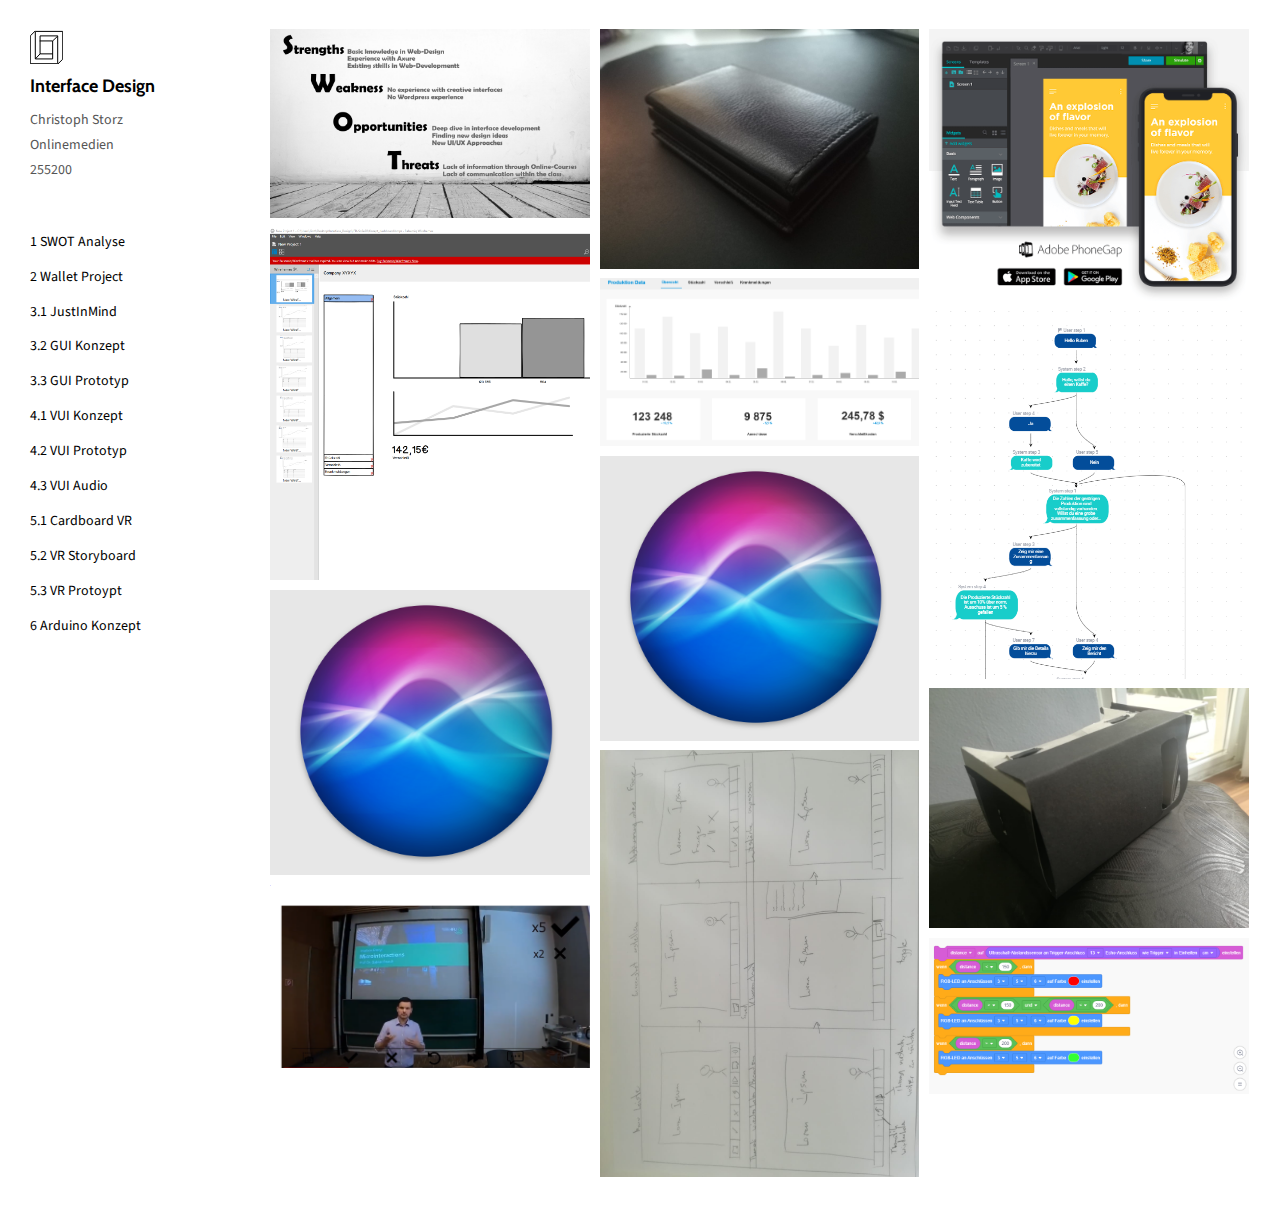
==== commit 5699a510: "Arduino Aufgabe" ====
--- a/newskin/index.html
+++ b/newskin/index.html
@@ -56,6 +56,7 @@
         <li><a href="../ifd6.pdf" title="">5.1 Cardboard VR</a></li>
         <li><a href="../ifd7.pdf" title="">5.2 VR Storyboard</a></li>
         <li><a href="../ifd8.pdf" title="">5.3 VR Protoypt</a></li>
+        <li><a href="./project.html" title="">6 Arduino Konzept</a></li>
       </ul>
  
     </div> 
@@ -196,6 +197,18 @@
         <div class="project-text-holder">
           <div class="project-text-inner">
             <h3>VR-Applikation Prototyp</h3>
+            <p>Discover more</p>
+          </div>
+        </div>
+      </a>
+    </div>
+
+    <div class="grid-item">
+      <img class="img-responsive" alt="" src="../arduino_blocks.PNG">
+      <a href="./project.html" class="project-description">
+        <div class="project-text-holder">
+          <div class="project-text-inner">
+            <h3>Arduino Konzept</h3>
             <p>Discover more</p>
           </div>
         </div>
